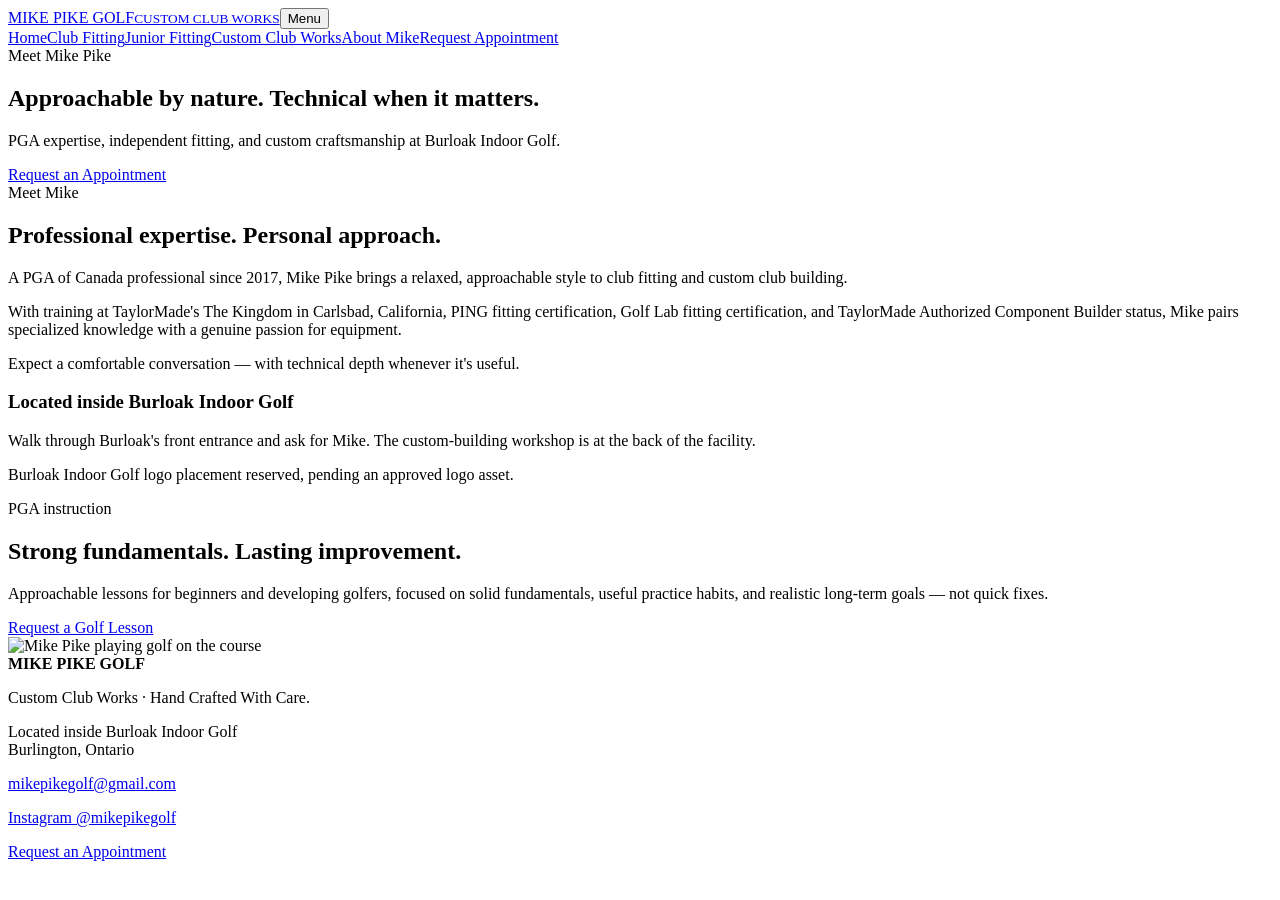
==== about.html @ 0afb7b35 "Add files via upload" ====
<!doctype html><html lang="en-CA"><head><meta charset="utf-8"><meta name="viewport" content="width=device-width,initial-scale=1"><meta name="description" content="Mike Pike Golf — independent custom club fitting, junior performance fitting, custom builds and PGA golf instruction at Burloak Indoor Golf, Burlington, Ontario."><title>About Mike | Mike Pike Golf</title><link rel="stylesheet" href="styles.css"></head><body><header><nav class="nav"><a class="brand" href="index.html">MIKE PIKE GOLF<small>CUSTOM CLUB WORKS</small></a><button class="menu" aria-label="Toggle navigation" aria-expanded="false">Menu</button><div class="links"><a href="index.html">Home</a><a href="fitting.html">Club Fitting</a><a href="junior.html">Junior Fitting</a><a href="custom.html">Custom Club Works</a><a href="about.html">About Mike</a><a href="booking.html">Request Appointment</a></div></nav></header><section class="hero compact"><div class="wrap"><div class="eyebrow">Meet Mike Pike</div><h1>Approachable by nature. Technical when it matters.</h1><p class="lead">PGA expertise, independent fitting, and custom craftsmanship at Burloak Indoor Golf.</p><div class="actions"><a class="button light" href="booking.html">Request an Appointment</a></div></div></section><section class="section paper"><div class="wrap split"><div><div class="eyebrow">Meet Mike</div><h2>Professional expertise. Personal approach.</h2><p>A PGA of Canada professional since 2017, Mike Pike brings a relaxed, approachable style to club fitting and custom club building.</p><p>With training at TaylorMade's The Kingdom in Carlsbad, California, PING fitting certification, Golf Lab fitting certification, and TaylorMade Authorized Component Builder status, Mike pairs specialized knowledge with a genuine passion for equipment.</p><p>Expect a comfortable conversation — with technical depth whenever it's useful.</p></div><div class="callout"><h3>Located inside Burloak Indoor Golf</h3><p>Walk through Burloak's front entrance and ask for Mike. The custom-building workshop is at the back of the facility.</p><p class="fine">Burloak Indoor Golf logo placement reserved, pending an approved logo asset.</p></div></div></section><section class="section"><div class="wrap split"><div><div class="eyebrow">PGA instruction</div><h2>Strong fundamentals. Lasting improvement.</h2><p>Approachable lessons for beginners and developing golfers, focused on solid fundamentals, useful practice habits, and realistic long-term goals — not quick fixes.</p><a class="button alt" href="booking.html?service=Golf%20Lesson">Request a Golf Lesson</a></div><img class="photo" src="assets/golf-instruction.jpg" alt="Mike Pike playing golf on the course" loading="lazy"></div></section><footer><div class="wrap foot"><div><strong>MIKE PIKE GOLF</strong><p>Custom Club Works · Hand Crafted With Care.</p><p>Located inside Burloak Indoor Golf<br>Burlington, Ontario</p></div><div><p><a href="mailto:mikepikegolf@gmail.com">mikepikegolf@gmail.com</a></p><p><a href="https://www.instagram.com/mikepikegolf/">Instagram @mikepikegolf</a></p><p><a href="booking.html">Request an Appointment</a></p></div></div></footer><script src="script.js" defer></script></body></html>
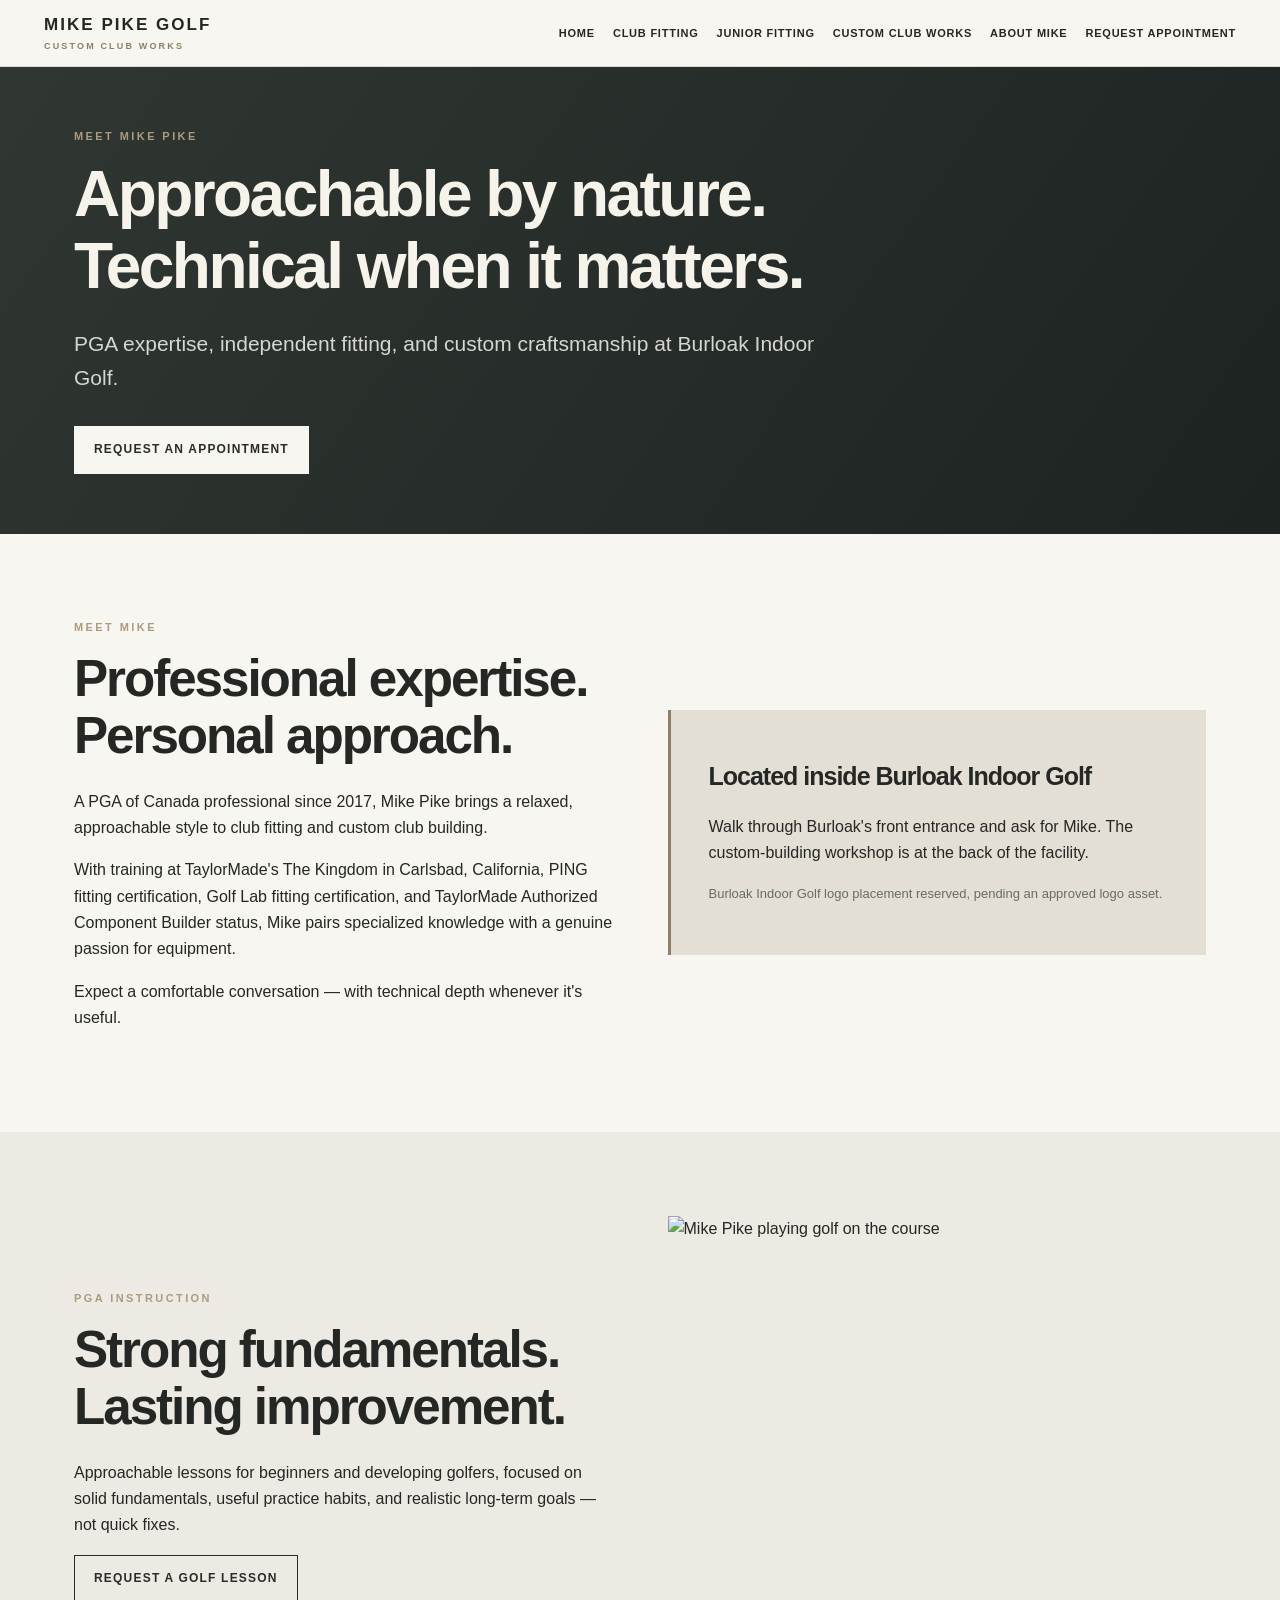
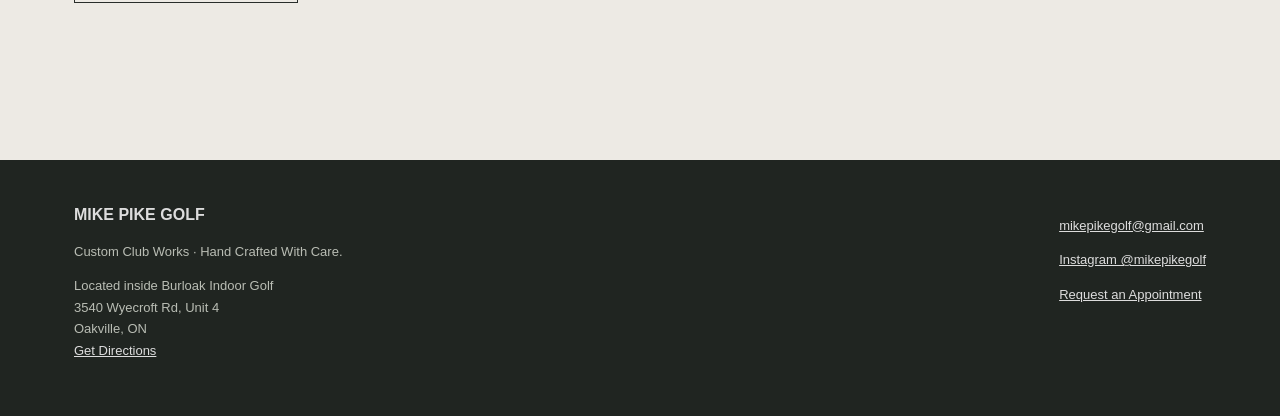
==== commit 40ad278b: "Add files via upload" ====
--- a/about.html
+++ b/about.html
@@ -1 +1 @@
-<!doctype html><html lang="en-CA"><head><meta charset="utf-8"><meta name="viewport" content="width=device-width,initial-scale=1"><meta name="description" content="Mike Pike Golf — independent custom club fitting, junior performance fitting, custom builds and PGA golf instruction at Burloak Indoor Golf, Burlington, Ontario."><title>About Mike | Mike Pike Golf</title><link rel="stylesheet" href="styles.css"></head><body><header><nav class="nav"><a class="brand" href="index.html">MIKE PIKE GOLF<small>CUSTOM CLUB WORKS</small></a><button class="menu" aria-label="Toggle navigation" aria-expanded="false">Menu</button><div class="links"><a href="index.html">Home</a><a href="fitting.html">Club Fitting</a><a href="junior.html">Junior Fitting</a><a href="custom.html">Custom Club Works</a><a href="about.html">About Mike</a><a href="booking.html">Request Appointment</a></div></nav></header><section class="hero compact"><div class="wrap"><div class="eyebrow">Meet Mike Pike</div><h1>Approachable by nature. Technical when it matters.</h1><p class="lead">PGA expertise, independent fitting, and custom craftsmanship at Burloak Indoor Golf.</p><div class="actions"><a class="button light" href="booking.html">Request an Appointment</a></div></div></section><section class="section paper"><div class="wrap split"><div><div class="eyebrow">Meet Mike</div><h2>Professional expertise. Personal approach.</h2><p>A PGA of Canada professional since 2017, Mike Pike brings a relaxed, approachable style to club fitting and custom club building.</p><p>With training at TaylorMade's The Kingdom in Carlsbad, California, PING fitting certification, Golf Lab fitting certification, and TaylorMade Authorized Component Builder status, Mike pairs specialized knowledge with a genuine passion for equipment.</p><p>Expect a comfortable conversation — with technical depth whenever it's useful.</p></div><div class="callout"><h3>Located inside Burloak Indoor Golf</h3><p>Walk through Burloak's front entrance and ask for Mike. The custom-building workshop is at the back of the facility.</p><p class="fine">Burloak Indoor Golf logo placement reserved, pending an approved logo asset.</p></div></div></section><section class="section"><div class="wrap split"><div><div class="eyebrow">PGA instruction</div><h2>Strong fundamentals. Lasting improvement.</h2><p>Approachable lessons for beginners and developing golfers, focused on solid fundamentals, useful practice habits, and realistic long-term goals — not quick fixes.</p><a class="button alt" href="booking.html?service=Golf%20Lesson">Request a Golf Lesson</a></div><img class="photo" src="assets/golf-instruction.jpg" alt="Mike Pike playing golf on the course" loading="lazy"></div></section><footer><div class="wrap foot"><div><strong>MIKE PIKE GOLF</strong><p>Custom Club Works · Hand Crafted With Care.</p><p>Located inside Burloak Indoor Golf<br>Burlington, Ontario</p></div><div><p><a href="mailto:mikepikegolf@gmail.com">mikepikegolf@gmail.com</a></p><p><a href="https://www.instagram.com/mikepikegolf/">Instagram @mikepikegolf</a></p><p><a href="booking.html">Request an Appointment</a></p></div></div></footer><script src="script.js" defer></script></body></html>+<!doctype html><html lang="en-CA"><head><meta charset="utf-8"><meta name="viewport" content="width=device-width,initial-scale=1"><meta name="description" content="Mike Pike Golf — independent custom club fitting, junior performance fitting, custom builds and PGA golf instruction at Burloak Indoor Golf, Oakville, Ontario."><title>About Mike | Mike Pike Golf</title><link rel="stylesheet" href="styles.css"></head><body><header><nav class="nav"><a class="brand" href="index.html">MIKE PIKE GOLF<small>CUSTOM CLUB WORKS</small></a><button class="menu" aria-label="Toggle navigation" aria-expanded="false">Menu</button><div class="links"><a href="index.html">Home</a><a href="fitting.html">Club Fitting</a><a href="junior.html">Junior Fitting</a><a href="custom.html">Custom Club Works</a><a href="about.html">About Mike</a><a href="booking.html">Request Appointment</a></div></nav></header><section class="hero compact"><div class="wrap"><div class="eyebrow">Meet Mike Pike</div><h1>Approachable by nature. Technical when it matters.</h1><p class="lead">PGA expertise, independent fitting, and custom craftsmanship at Burloak Indoor Golf.</p><div class="actions"><a class="button light" href="booking.html">Request an Appointment</a></div></div></section><section class="section paper"><div class="wrap split"><div><div class="eyebrow">Meet Mike</div><h2>Professional expertise. Personal approach.</h2><p>A PGA of Canada professional since 2017, Mike Pike brings a relaxed, approachable style to club fitting and custom club building.</p><p>With training at TaylorMade's The Kingdom in Carlsbad, California, PING fitting certification, Golf Lab fitting certification, and TaylorMade Authorized Component Builder status, Mike pairs specialized knowledge with a genuine passion for equipment.</p><p>Expect a comfortable conversation — with technical depth whenever it's useful.</p></div><div class="callout"><h3>Located inside Burloak Indoor Golf</h3><p>Walk through Burloak's front entrance and ask for Mike. The custom-building workshop is at the back of the facility.</p><p class="fine">Burloak Indoor Golf logo placement reserved, pending an approved logo asset.</p></div></div></section><section class="section"><div class="wrap split"><div><div class="eyebrow">PGA instruction</div><h2>Strong fundamentals. Lasting improvement.</h2><p>Approachable lessons for beginners and developing golfers, focused on solid fundamentals, useful practice habits, and realistic long-term goals — not quick fixes.</p><a class="button alt" href="booking.html?service=Golf%20Lesson">Request a Golf Lesson</a></div><img class="photo" src="assets/golf-instruction.jpg" alt="Mike Pike playing golf on the course" loading="lazy"></div></section><footer><div class="wrap foot"><div><strong>MIKE PIKE GOLF</strong><p>Custom Club Works · Hand Crafted With Care.</p><p>Located inside Burloak Indoor Golf<br>3540 Wyecroft Rd, Unit 4<br>Oakville, ON<br><a href="https://www.google.com/maps/search/?api=1&amp;query=3540+Wyecroft+Rd+Unit+4+Oakville+ON" target="_blank" rel="noopener noreferrer">Get Directions</a></p></div><div><p><a href="mailto:mikepikegolf@gmail.com">mikepikegolf@gmail.com</a></p><p><a href="https://www.instagram.com/mikepikegolf/">Instagram @mikepikegolf</a></p><p><a href="booking.html">Request an Appointment</a></p></div></div></footer><script src="script.js" defer></script></body></html>
--- a/styles.css
+++ b/styles.css
@@ -0,0 +1,5 @@
+
+:root{--bg:#edeae4;--paper:#f8f6f1;--ink:#242724;--muted:#676c66;--accent:#8e8066;--dark:#292d2a;--line:#d9d7cf}*{box-sizing:border-box}html{scroll-behavior:smooth}body{margin:0;font-family:Arial,Helvetica,sans-serif;color:var(--ink);background:var(--bg);line-height:1.65}a{color:inherit}header{position:sticky;top:0;z-index:30;background:#f8f6f1f5;border-bottom:1px solid var(--line)}.nav{max-width:1240px;margin:auto;display:flex;align-items:center;justify-content:space-between;gap:18px;padding:15px 24px}.brand{text-decoration:none;font-weight:800;letter-spacing:.12em;font-size:17px;line-height:1.12}.brand small{display:block;font-size:9px;letter-spacing:.24em;color:var(--accent);margin-top:7px}.links{display:flex;align-items:center;gap:18px}.links a{text-decoration:none;font-size:11px;font-weight:700;letter-spacing:.07em;text-transform:uppercase}.links a:hover{color:var(--accent)}.button{display:inline-block;padding:13px 19px;background:var(--dark);color:#fff;text-decoration:none;font-size:12px;letter-spacing:.1em;text-transform:uppercase;font-weight:700;border:1px solid var(--dark);cursor:pointer}.button.alt{background:transparent;color:var(--dark)}.button.light{background:var(--paper);color:var(--dark);border-color:var(--paper)}.wrap{max-width:1180px;margin:auto;padding:0 24px}.hero{padding:110px 0 100px;background:linear-gradient(125deg,#303632,#1d2320);color:#f6f3ea}.eyebrow{font-size:11px;letter-spacing:.22em;text-transform:uppercase;font-weight:800;color:#ab9b7f}h1,h2,h3{line-height:1.12;letter-spacing:-.04em;margin:14px 0 24px}h1{font-size:clamp(42px,6.3vw,82px);max-width:920px}h2{font-size:clamp(30px,4vw,53px)}h3{font-size:25px}p{max-width:760px}.lead{font-size:clamp(17px,2vw,21px);max-width:750px;color:#d5d7d0}.hero .actions,.actions{display:flex;gap:12px;flex-wrap:wrap;margin-top:30px}.section{padding:84px 0}.section.paper{background:var(--paper)}.section.dark{background:var(--dark);color:var(--paper)}.section.dark p{color:#d1d3ca}.section.dark .eyebrow{color:#b6a58a}.grid{display:grid;grid-template-columns:repeat(3,1fr);gap:18px}.grid.two{grid-template-columns:repeat(2,1fr)}.tile{padding:32px;background:var(--paper);border:1px solid var(--line);min-height:240px}.tile p{color:var(--muted)}.tile a{font-weight:700;text-decoration:none;border-bottom:1px solid var(--accent)}.tile h3{margin-top:10px}.intro{max-width:770px;margin-bottom:38px}.intro p{color:var(--muted)}.photo{width:100%;height:460px;object-fit:cover;object-position:center 48%;display:block}.split{display:grid;grid-template-columns:1fr 1fr;gap:55px;align-items:center}.placeholder{min-height:310px;border:1px solid #b4b2a7;background:linear-gradient(145deg,#4a514b,#272d2a);display:flex;align-items:center;justify-content:center;color:#c8c4b8;text-align:center;padding:32px;font-size:12px;letter-spacing:.16em;text-transform:uppercase}.list{padding-left:20px}.list li{margin:8px 0}.fine{font-size:13px;color:var(--muted)}.callout{padding:38px;background:#e4dfd5;border-left:3px solid var(--accent)}footer{background:#202521;color:#ddd;padding:42px 0}footer a{color:#ddd}footer .foot{display:flex;justify-content:space-between;gap:30px;flex-wrap:wrap}footer p{font-size:13px;color:#b9bdb4}form{max-width:760px;background:var(--paper);border:1px solid var(--line);padding:30px}label{display:block;font-size:12px;font-weight:700;margin:18px 0 6px}input,select,textarea{font:inherit;border:1px solid #c9c7be;background:#fff;width:100%;padding:12px;border-radius:0;color:var(--ink)}textarea{min-height:110px}fieldset{border:0;padding:0;margin:0}.formgrid{display:grid;grid-template-columns:1fr 1fr;gap:0 16px}.notice{font-size:13px;color:#555;line-height:1.55}.error{color:#a12c2c;font-size:13px}.menu{display:none}.compact{padding:60px 0}.compact h1{font-size:clamp(40px,5vw,66px)}@media(max-width:950px){.menu{display:block;background:none;border:1px solid var(--line);padding:8px 12px}.links{display:none;position:absolute;top:100%;left:0;right:0;background:var(--paper);padding:22px;flex-direction:column;align-items:flex-start;border-bottom:1px solid var(--line)}.links.open{display:flex}.grid{grid-template-columns:1fr 1fr}.split{grid-template-columns:1fr}.hero{padding:85px 0}.photo{max-height:550px}}@media(max-width:620px){.grid,.grid.two,.formgrid{grid-template-columns:1fr}.section{padding:58px 0}.tile{min-height:0}.hero{padding:70px 0}.nav{padding:14px 18px}.wrap{padding:0 18px}form{padding:20px}.photo{height:420px}}
+
+/* Homepage customer reviews */
+.reviews-section .intro{margin-bottom:30px}.review-carousel{max-width:820px;margin:0 auto}.review-viewport{position:relative;min-height:270px}.review-card{display:none;background:#fff;border:1px solid var(--line);padding:36px 40px;min-height:270px}.review-card.is-active{display:flex;flex-direction:column;justify-content:center}.review-stars{color:#a48a50;letter-spacing:.13em;font-size:22px;line-height:1.2}.review-quote{font-size:clamp(17px,2.3vw,22px);line-height:1.6;margin:18px 0;white-space:pre-line}.review-author{margin:0;font-size:13px;font-weight:700;letter-spacing:.04em}.review-controls{display:flex;justify-content:center;align-items:center;gap:24px;margin-top:18px}.review-arrow{background:transparent;border:1px solid var(--line);color:var(--ink);width:44px;height:44px;font-size:28px;line-height:1;cursor:pointer}.review-arrow:hover,.review-arrow:focus-visible{background:var(--dark);color:#fff}.review-counter{font-size:13px;color:var(--muted);font-variant-numeric:tabular-nums}.review-more{text-align:center;margin:24px auto 0;font-size:13px;font-weight:700}.review-more a{text-underline-offset:4px}@media(max-width:620px){.review-card{padding:26px 22px;min-height:340px}.review-viewport{min-height:340px}}
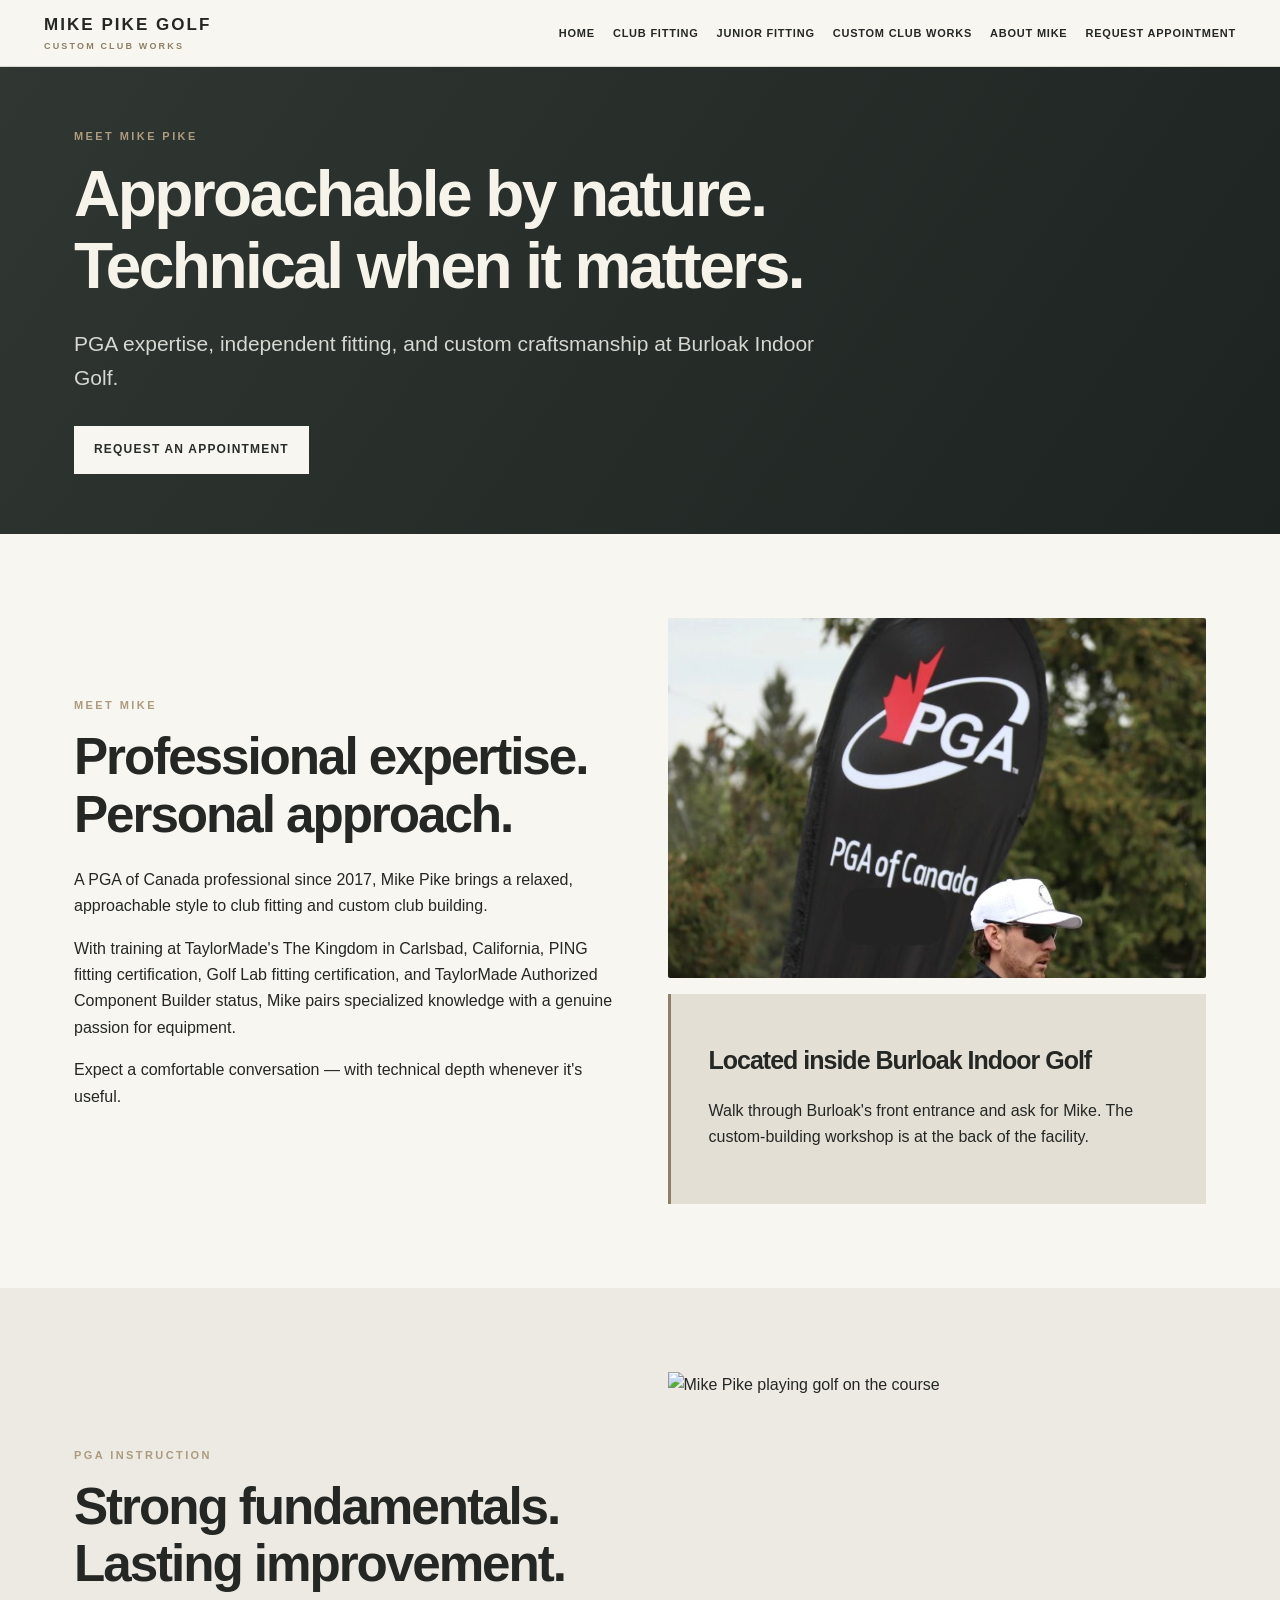
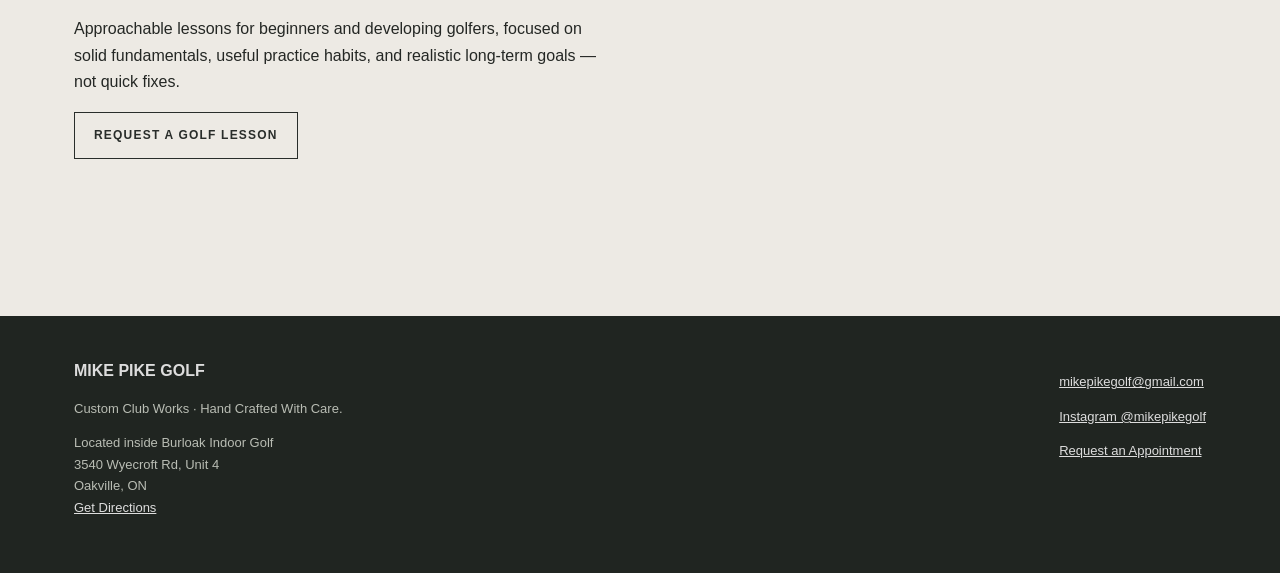
==== commit 08220c96: "Add files via upload" ====
--- a/about.html
+++ b/about.html
@@ -1 +1 @@
-<!doctype html><html lang="en-CA"><head><meta charset="utf-8"><meta name="viewport" content="width=device-width,initial-scale=1"><meta name="description" content="Mike Pike Golf — independent custom club fitting, junior performance fitting, custom builds and PGA golf instruction at Burloak Indoor Golf, Oakville, Ontario."><title>About Mike | Mike Pike Golf</title><link rel="stylesheet" href="styles.css"></head><body><header><nav class="nav"><a class="brand" href="index.html">MIKE PIKE GOLF<small>CUSTOM CLUB WORKS</small></a><button class="menu" aria-label="Toggle navigation" aria-expanded="false">Menu</button><div class="links"><a href="index.html">Home</a><a href="fitting.html">Club Fitting</a><a href="junior.html">Junior Fitting</a><a href="custom.html">Custom Club Works</a><a href="about.html">About Mike</a><a href="booking.html">Request Appointment</a></div></nav></header><section class="hero compact"><div class="wrap"><div class="eyebrow">Meet Mike Pike</div><h1>Approachable by nature. Technical when it matters.</h1><p class="lead">PGA expertise, independent fitting, and custom craftsmanship at Burloak Indoor Golf.</p><div class="actions"><a class="button light" href="booking.html">Request an Appointment</a></div></div></section><section class="section paper"><div class="wrap split"><div><div class="eyebrow">Meet Mike</div><h2>Professional expertise. Personal approach.</h2><p>A PGA of Canada professional since 2017, Mike Pike brings a relaxed, approachable style to club fitting and custom club building.</p><p>With training at TaylorMade's The Kingdom in Carlsbad, California, PING fitting certification, Golf Lab fitting certification, and TaylorMade Authorized Component Builder status, Mike pairs specialized knowledge with a genuine passion for equipment.</p><p>Expect a comfortable conversation — with technical depth whenever it's useful.</p></div><div class="callout"><h3>Located inside Burloak Indoor Golf</h3><p>Walk through Burloak's front entrance and ask for Mike. The custom-building workshop is at the back of the facility.</p><p class="fine">Burloak Indoor Golf logo placement reserved, pending an approved logo asset.</p></div></div></section><section class="section"><div class="wrap split"><div><div class="eyebrow">PGA instruction</div><h2>Strong fundamentals. Lasting improvement.</h2><p>Approachable lessons for beginners and developing golfers, focused on solid fundamentals, useful practice habits, and realistic long-term goals — not quick fixes.</p><a class="button alt" href="booking.html?service=Golf%20Lesson">Request a Golf Lesson</a></div><img class="photo" src="assets/golf-instruction.jpg" alt="Mike Pike playing golf on the course" loading="lazy"></div></section><footer><div class="wrap foot"><div><strong>MIKE PIKE GOLF</strong><p>Custom Club Works · Hand Crafted With Care.</p><p>Located inside Burloak Indoor Golf<br>3540 Wyecroft Rd, Unit 4<br>Oakville, ON<br><a href="https://www.google.com/maps/search/?api=1&amp;query=3540+Wyecroft+Rd+Unit+4+Oakville+ON" target="_blank" rel="noopener noreferrer">Get Directions</a></p></div><div><p><a href="mailto:mikepikegolf@gmail.com">mikepikegolf@gmail.com</a></p><p><a href="https://www.instagram.com/mikepikegolf/">Instagram @mikepikegolf</a></p><p><a href="booking.html">Request an Appointment</a></p></div></div></footer><script src="script.js" defer></script></body></html>+<!doctype html><html lang="en-CA"><head><meta charset="utf-8"><meta name="viewport" content="width=device-width,initial-scale=1"><meta name="description" content="Mike Pike Golf — independent custom club fitting, junior performance fitting, custom builds and PGA golf instruction at Burloak Indoor Golf, Oakville, Ontario."><title>About Mike | Mike Pike Golf</title><link rel="stylesheet" href="styles.css"></head><body><header><nav class="nav"><a class="brand" href="index.html">MIKE PIKE GOLF<small>CUSTOM CLUB WORKS</small></a><button class="menu" aria-label="Toggle navigation" aria-expanded="false">Menu</button><div class="links"><a href="index.html">Home</a><a href="fitting.html">Club Fitting</a><a href="junior.html">Junior Fitting</a><a href="custom.html">Custom Club Works</a><a href="about.html">About Mike</a><a href="booking.html">Request Appointment</a></div></nav></header><section class="hero compact"><div class="wrap"><div class="eyebrow">Meet Mike Pike</div><h1>Approachable by nature. Technical when it matters.</h1><p class="lead">PGA expertise, independent fitting, and custom craftsmanship at Burloak Indoor Golf.</p><div class="actions"><a class="button light" href="booking.html">Request an Appointment</a></div></div></section><section class="section paper"><div class="wrap split"><div><div class="eyebrow">Meet Mike</div><h2>Professional expertise. Personal approach.</h2><p>A PGA of Canada professional since 2017, Mike Pike brings a relaxed, approachable style to club fitting and custom club building.</p><p>With training at TaylorMade's The Kingdom in Carlsbad, California, PING fitting certification, Golf Lab fitting certification, and TaylorMade Authorized Component Builder status, Mike pairs specialized knowledge with a genuine passion for equipment.</p><p>Expect a comfortable conversation — with technical depth whenever it's useful.</p></div><div class="about-photo-block"><img class="site-photo " src="pga-mike.jpg" alt="Mike Pike at a PGA of Canada golf event" loading="lazy" decoding="async"><div class="callout"><h3>Located inside Burloak Indoor Golf</h3><p>Walk through Burloak's front entrance and ask for Mike. The custom-building workshop is at the back of the facility.</p></div></div></div></section><section class="section"><div class="wrap split"><div><div class="eyebrow">PGA instruction</div><h2>Strong fundamentals. Lasting improvement.</h2><p>Approachable lessons for beginners and developing golfers, focused on solid fundamentals, useful practice habits, and realistic long-term goals — not quick fixes.</p><a class="button alt" href="booking.html?service=Golf%20Lesson">Request a Golf Lesson</a></div><img class="photo" src="assets/golf-instruction.jpg" alt="Mike Pike playing golf on the course" loading="lazy"></div></section><footer><div class="wrap foot"><div><strong>MIKE PIKE GOLF</strong><p>Custom Club Works · Hand Crafted With Care.</p><p>Located inside Burloak Indoor Golf<br>3540 Wyecroft Rd, Unit 4<br>Oakville, ON<br><a href="https://www.google.com/maps/search/?api=1&amp;query=3540+Wyecroft+Rd+Unit+4+Oakville+ON" target="_blank" rel="noopener noreferrer">Get Directions</a></p></div><div><p><a href="mailto:mikepikegolf@gmail.com">mikepikegolf@gmail.com</a></p><p><a href="https://www.instagram.com/mikepikegolf/">Instagram @mikepikegolf</a></p><p><a href="booking.html">Request an Appointment</a></p></div></div></footer><script src="script.js" defer></script></body></html>
--- a/styles.css
+++ b/styles.css
@@ -1,5 +1,21 @@
 
 :root{--bg:#edeae4;--paper:#f8f6f1;--ink:#242724;--muted:#676c66;--accent:#8e8066;--dark:#292d2a;--line:#d9d7cf}*{box-sizing:border-box}html{scroll-behavior:smooth}body{margin:0;font-family:Arial,Helvetica,sans-serif;color:var(--ink);background:var(--bg);line-height:1.65}a{color:inherit}header{position:sticky;top:0;z-index:30;background:#f8f6f1f5;border-bottom:1px solid var(--line)}.nav{max-width:1240px;margin:auto;display:flex;align-items:center;justify-content:space-between;gap:18px;padding:15px 24px}.brand{text-decoration:none;font-weight:800;letter-spacing:.12em;font-size:17px;line-height:1.12}.brand small{display:block;font-size:9px;letter-spacing:.24em;color:var(--accent);margin-top:7px}.links{display:flex;align-items:center;gap:18px}.links a{text-decoration:none;font-size:11px;font-weight:700;letter-spacing:.07em;text-transform:uppercase}.links a:hover{color:var(--accent)}.button{display:inline-block;padding:13px 19px;background:var(--dark);color:#fff;text-decoration:none;font-size:12px;letter-spacing:.1em;text-transform:uppercase;font-weight:700;border:1px solid var(--dark);cursor:pointer}.button.alt{background:transparent;color:var(--dark)}.button.light{background:var(--paper);color:var(--dark);border-color:var(--paper)}.wrap{max-width:1180px;margin:auto;padding:0 24px}.hero{padding:110px 0 100px;background:linear-gradient(125deg,#303632,#1d2320);color:#f6f3ea}.eyebrow{font-size:11px;letter-spacing:.22em;text-transform:uppercase;font-weight:800;color:#ab9b7f}h1,h2,h3{line-height:1.12;letter-spacing:-.04em;margin:14px 0 24px}h1{font-size:clamp(42px,6.3vw,82px);max-width:920px}h2{font-size:clamp(30px,4vw,53px)}h3{font-size:25px}p{max-width:760px}.lead{font-size:clamp(17px,2vw,21px);max-width:750px;color:#d5d7d0}.hero .actions,.actions{display:flex;gap:12px;flex-wrap:wrap;margin-top:30px}.section{padding:84px 0}.section.paper{background:var(--paper)}.section.dark{background:var(--dark);color:var(--paper)}.section.dark p{color:#d1d3ca}.section.dark .eyebrow{color:#b6a58a}.grid{display:grid;grid-template-columns:repeat(3,1fr);gap:18px}.grid.two{grid-template-columns:repeat(2,1fr)}.tile{padding:32px;background:var(--paper);border:1px solid var(--line);min-height:240px}.tile p{color:var(--muted)}.tile a{font-weight:700;text-decoration:none;border-bottom:1px solid var(--accent)}.tile h3{margin-top:10px}.intro{max-width:770px;margin-bottom:38px}.intro p{color:var(--muted)}.photo{width:100%;height:460px;object-fit:cover;object-position:center 48%;display:block}.split{display:grid;grid-template-columns:1fr 1fr;gap:55px;align-items:center}.placeholder{min-height:310px;border:1px solid #b4b2a7;background:linear-gradient(145deg,#4a514b,#272d2a);display:flex;align-items:center;justify-content:center;color:#c8c4b8;text-align:center;padding:32px;font-size:12px;letter-spacing:.16em;text-transform:uppercase}.list{padding-left:20px}.list li{margin:8px 0}.fine{font-size:13px;color:var(--muted)}.callout{padding:38px;background:#e4dfd5;border-left:3px solid var(--accent)}footer{background:#202521;color:#ddd;padding:42px 0}footer a{color:#ddd}footer .foot{display:flex;justify-content:space-between;gap:30px;flex-wrap:wrap}footer p{font-size:13px;color:#b9bdb4}form{max-width:760px;background:var(--paper);border:1px solid var(--line);padding:30px}label{display:block;font-size:12px;font-weight:700;margin:18px 0 6px}input,select,textarea{font:inherit;border:1px solid #c9c7be;background:#fff;width:100%;padding:12px;border-radius:0;color:var(--ink)}textarea{min-height:110px}fieldset{border:0;padding:0;margin:0}.formgrid{display:grid;grid-template-columns:1fr 1fr;gap:0 16px}.notice{font-size:13px;color:#555;line-height:1.55}.error{color:#a12c2c;font-size:13px}.menu{display:none}.compact{padding:60px 0}.compact h1{font-size:clamp(40px,5vw,66px)}@media(max-width:950px){.menu{display:block;background:none;border:1px solid var(--line);padding:8px 12px}.links{display:none;position:absolute;top:100%;left:0;right:0;background:var(--paper);padding:22px;flex-direction:column;align-items:flex-start;border-bottom:1px solid var(--line)}.links.open{display:flex}.grid{grid-template-columns:1fr 1fr}.split{grid-template-columns:1fr}.hero{padding:85px 0}.photo{max-height:550px}}@media(max-width:620px){.grid,.grid.two,.formgrid{grid-template-columns:1fr}.section{padding:58px 0}.tile{min-height:0}.hero{padding:70px 0}.nav{padding:14px 18px}.wrap{padding:0 18px}form{padding:20px}.photo{height:420px}}
 
-/* Homepage customer reviews */
-.reviews-section .intro{margin-bottom:30px}.review-carousel{max-width:820px;margin:0 auto}.review-viewport{position:relative;min-height:270px}.review-card{display:none;background:#fff;border:1px solid var(--line);padding:36px 40px;min-height:270px}.review-card.is-active{display:flex;flex-direction:column;justify-content:center}.review-stars{color:#a48a50;letter-spacing:.13em;font-size:22px;line-height:1.2}.review-quote{font-size:clamp(17px,2.3vw,22px);line-height:1.6;margin:18px 0;white-space:pre-line}.review-author{margin:0;font-size:13px;font-weight:700;letter-spacing:.04em}.review-controls{display:flex;justify-content:center;align-items:center;gap:24px;margin-top:18px}.review-arrow{background:transparent;border:1px solid var(--line);color:var(--ink);width:44px;height:44px;font-size:28px;line-height:1;cursor:pointer}.review-arrow:hover,.review-arrow:focus-visible{background:var(--dark);color:#fff}.review-counter{font-size:13px;color:var(--muted);font-variant-numeric:tabular-nums}.review-more{text-align:center;margin:24px auto 0;font-size:13px;font-weight:700}.review-more a{text-underline-offset:4px}@media(max-width:620px){.review-card{padding:26px 22px;min-height:340px}.review-viewport{min-height:340px}}
+/* Appointment request confirmation */
+.form-status:empty{display:none}
+.form-status{margin:22px 0 16px;font-size:15px;line-height:1.55}
+.form-status--success{padding:30px 24px;text-align:center;border:1px solid #a9c6ad;background:#f0f7f0;color:#243d2a;border-radius:12px;box-shadow:0 10px 26px rgba(30,54,34,.07)}
+.form-status--success .form-status__icon{display:flex;align-items:center;justify-content:center;margin:0 auto 14px;width:60px;height:60px;border-radius:50%;background:#2c7044;color:white;font-size:38px;font-weight:700;line-height:1}
+.form-status--success h3{font-size:clamp(23px,4vw,30px);letter-spacing:-.025em;margin:0 0 16px}
+.form-status--success p{margin:10px auto;max-width:480px}
+.form-status--error{padding:15px;border:1px solid #cf9b9b;background:#fff1f1;color:#8e2020}
+@media(max-width:620px){.form-status--success{padding:26px 16px}}
+
+/* Real Mike Pike Golf workshop and professional photography */
+.site-photo{display:block;width:100%;height:100%;min-height:310px;max-height:540px;object-fit:cover;object-position:center;border-radius:2px}
+.site-photo--portrait{object-position:center 52%}
+.photo-gallery{display:grid;grid-template-columns:repeat(3,minmax(0,1fr));gap:18px;margin-top:24px}
+.photo-gallery .site-photo{height:360px;min-height:0;max-height:none}
+.about-photo-block{display:grid;gap:16px}
+.about-photo-block .site-photo{height:360px;min-height:0;object-position:center 38%}
+@media(max-width:760px){.photo-gallery{grid-template-columns:1fr}.photo-gallery .site-photo{height:auto;max-height:520px}.site-photo{min-height:240px}.about-photo-block .site-photo{height:320px}}
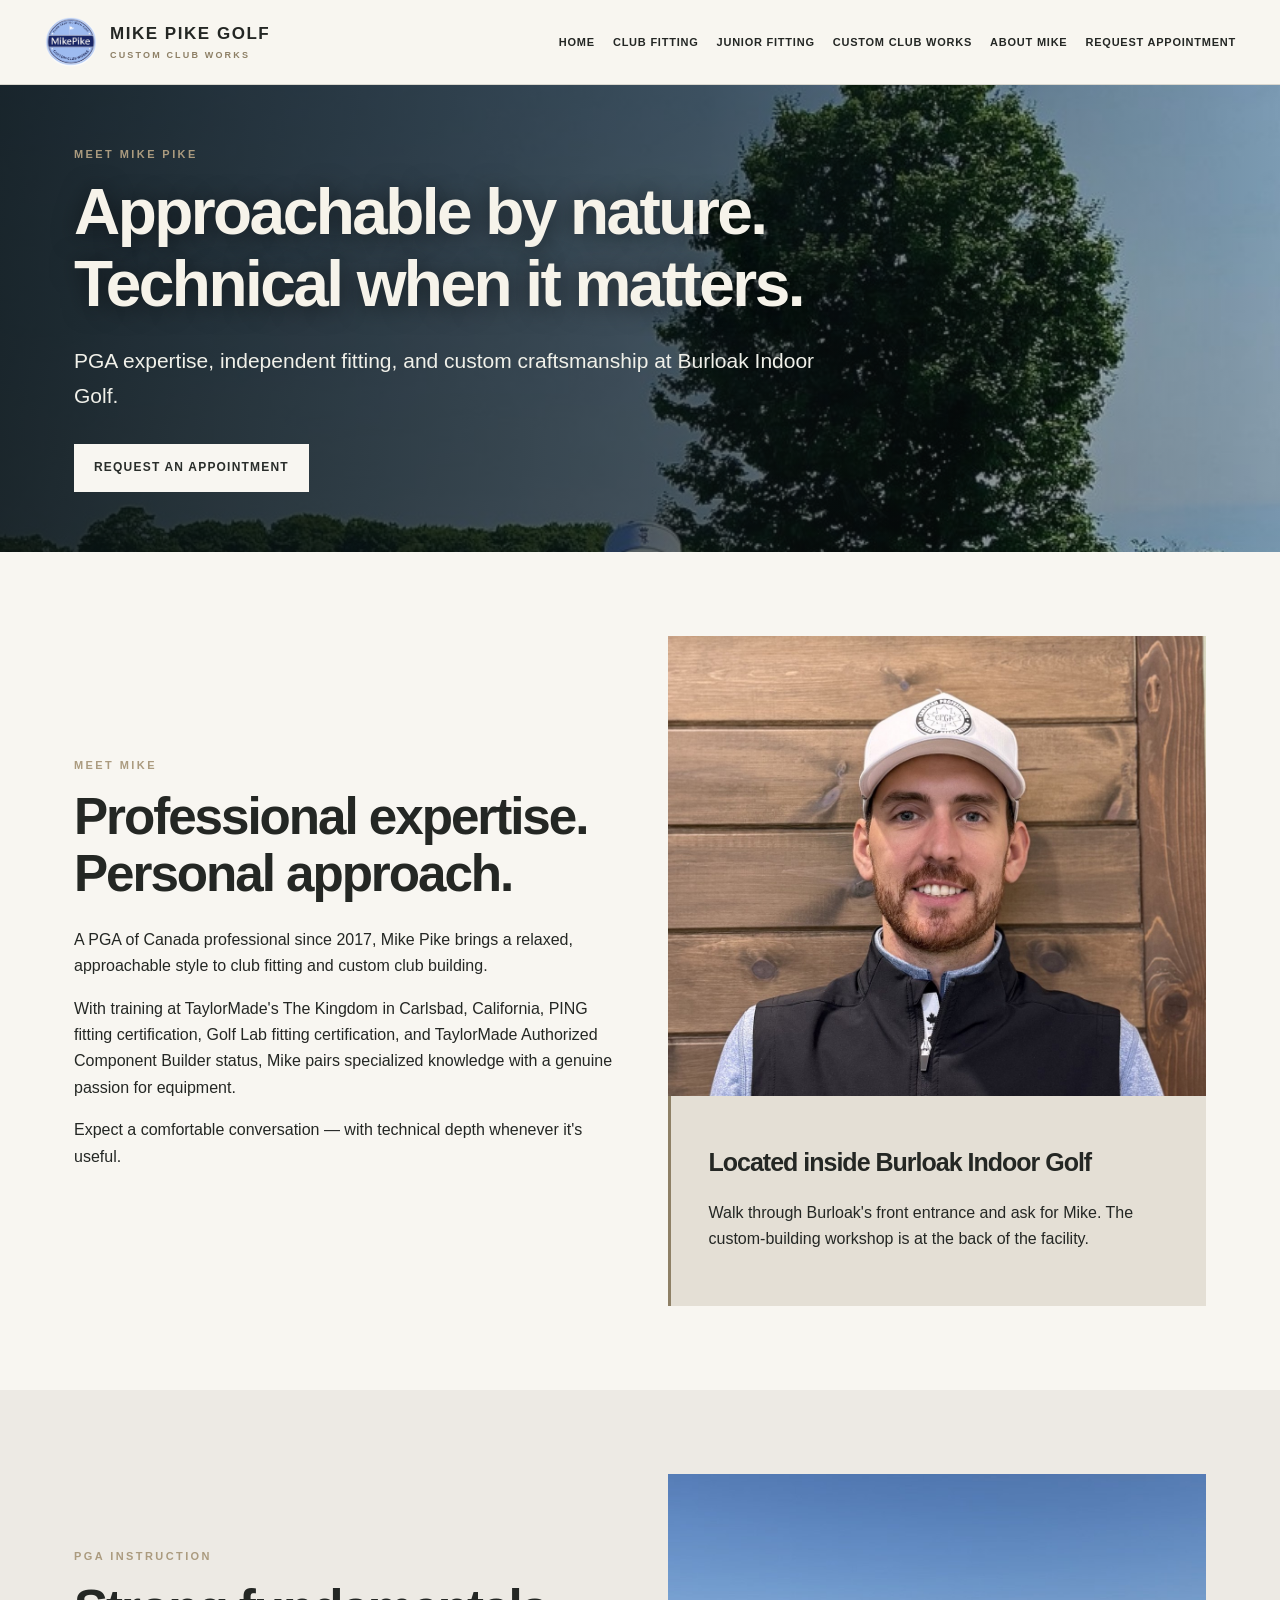
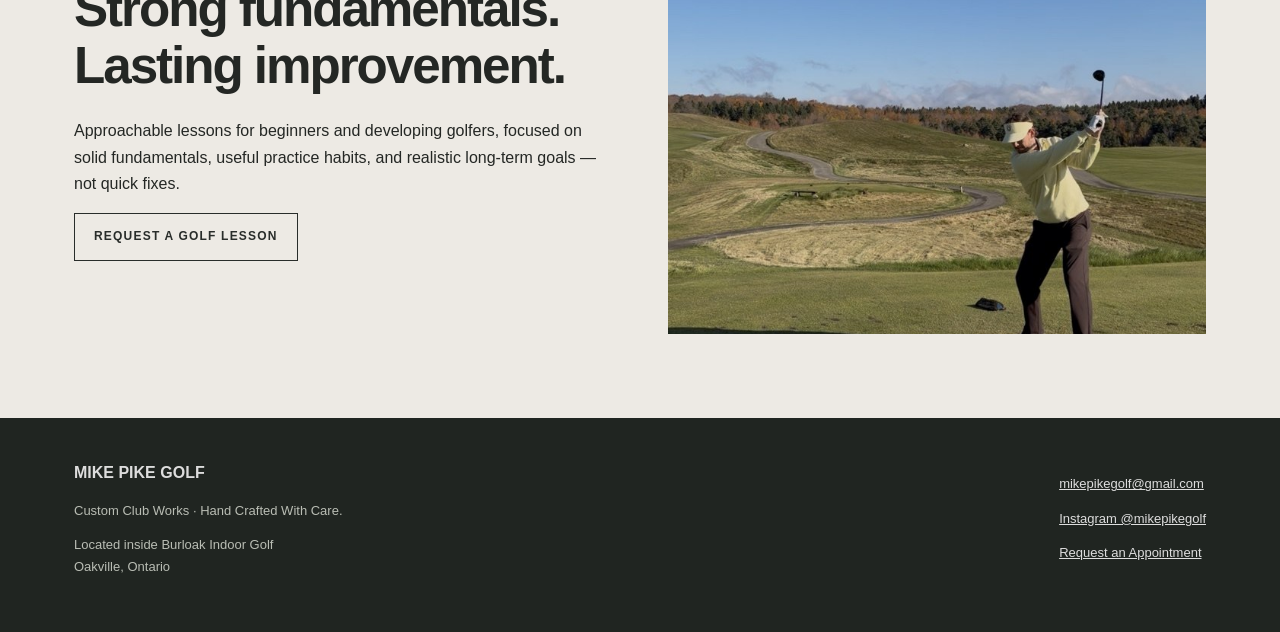
==== commit 7841d301: "Add files via upload" ====
--- a/about.html
+++ b/about.html
@@ -1 +1 @@
-<!doctype html><html lang="en-CA"><head><meta charset="utf-8"><meta name="viewport" content="width=device-width,initial-scale=1"><meta name="description" content="Mike Pike Golf — independent custom club fitting, junior performance fitting, custom builds and PGA golf instruction at Burloak Indoor Golf, Oakville, Ontario."><title>About Mike | Mike Pike Golf</title><link rel="stylesheet" href="styles.css"></head><body><header><nav class="nav"><a class="brand" href="index.html">MIKE PIKE GOLF<small>CUSTOM CLUB WORKS</small></a><button class="menu" aria-label="Toggle navigation" aria-expanded="false">Menu</button><div class="links"><a href="index.html">Home</a><a href="fitting.html">Club Fitting</a><a href="junior.html">Junior Fitting</a><a href="custom.html">Custom Club Works</a><a href="about.html">About Mike</a><a href="booking.html">Request Appointment</a></div></nav></header><section class="hero compact"><div class="wrap"><div class="eyebrow">Meet Mike Pike</div><h1>Approachable by nature. Technical when it matters.</h1><p class="lead">PGA expertise, independent fitting, and custom craftsmanship at Burloak Indoor Golf.</p><div class="actions"><a class="button light" href="booking.html">Request an Appointment</a></div></div></section><section class="section paper"><div class="wrap split"><div><div class="eyebrow">Meet Mike</div><h2>Professional expertise. Personal approach.</h2><p>A PGA of Canada professional since 2017, Mike Pike brings a relaxed, approachable style to club fitting and custom club building.</p><p>With training at TaylorMade's The Kingdom in Carlsbad, California, PING fitting certification, Golf Lab fitting certification, and TaylorMade Authorized Component Builder status, Mike pairs specialized knowledge with a genuine passion for equipment.</p><p>Expect a comfortable conversation — with technical depth whenever it's useful.</p></div><div class="about-photo-block"><img class="site-photo " src="pga-mike.jpg" alt="Mike Pike at a PGA of Canada golf event" loading="lazy" decoding="async"><div class="callout"><h3>Located inside Burloak Indoor Golf</h3><p>Walk through Burloak's front entrance and ask for Mike. The custom-building workshop is at the back of the facility.</p></div></div></div></section><section class="section"><div class="wrap split"><div><div class="eyebrow">PGA instruction</div><h2>Strong fundamentals. Lasting improvement.</h2><p>Approachable lessons for beginners and developing golfers, focused on solid fundamentals, useful practice habits, and realistic long-term goals — not quick fixes.</p><a class="button alt" href="booking.html?service=Golf%20Lesson">Request a Golf Lesson</a></div><img class="photo" src="assets/golf-instruction.jpg" alt="Mike Pike playing golf on the course" loading="lazy"></div></section><footer><div class="wrap foot"><div><strong>MIKE PIKE GOLF</strong><p>Custom Club Works · Hand Crafted With Care.</p><p>Located inside Burloak Indoor Golf<br>3540 Wyecroft Rd, Unit 4<br>Oakville, ON<br><a href="https://www.google.com/maps/search/?api=1&amp;query=3540+Wyecroft+Rd+Unit+4+Oakville+ON" target="_blank" rel="noopener noreferrer">Get Directions</a></p></div><div><p><a href="mailto:mikepikegolf@gmail.com">mikepikegolf@gmail.com</a></p><p><a href="https://www.instagram.com/mikepikegolf/">Instagram @mikepikegolf</a></p><p><a href="booking.html">Request an Appointment</a></p></div></div></footer><script src="script.js" defer></script></body></html>+<!doctype html><html lang="en-CA"><head><meta charset="utf-8"><meta name="viewport" content="width=device-width,initial-scale=1"><meta name="description" content="Mike Pike Golf — independent custom club fitting, junior performance fitting, custom builds and PGA golf instruction at Burloak Indoor Golf, Oakville, Ontario."><title>About Mike | Mike Pike Golf</title><link rel="stylesheet" href="styles.css"></head><body><header><nav class="nav"><a class="brand" href="index.html"><img src="logo.png" class="site-logo" alt="Mike Pike Golf — Custom Club Works"><span class="brand-wordmark">MIKE PIKE GOLF<small>CUSTOM CLUB WORKS</small></span></a><button class="menu" aria-label="Toggle navigation" aria-expanded="false">Menu</button><div class="links"><a href="index.html">Home</a><a href="fitting.html">Club Fitting</a><a href="junior.html">Junior Fitting</a><a href="custom.html">Custom Club Works</a><a href="about.html">About Mike</a><a href="booking.html">Request Appointment</a></div></nav></header><section class="hero compact hero-about"><div class="wrap"><div class="eyebrow">Meet Mike Pike</div><h1>Approachable by nature. Technical when it matters.</h1><p class="lead">PGA expertise, independent fitting, and custom craftsmanship at Burloak Indoor Golf.</p><div class="actions"><a class="button light" href="booking.html">Request an Appointment</a></div></div></section><section class="section paper"><div class="wrap split"><div><div class="eyebrow">Meet Mike</div><h2>Professional expertise. Personal approach.</h2><p>A PGA of Canada professional since 2017, Mike Pike brings a relaxed, approachable style to club fitting and custom club building.</p><p>With training at TaylorMade's The Kingdom in Carlsbad, California, PING fitting certification, Golf Lab fitting certification, and TaylorMade Authorized Component Builder status, Mike pairs specialized knowledge with a genuine passion for equipment.</p><p>Expect a comfortable conversation — with technical depth whenever it's useful.</p></div><div><img class="photo portrait" src="headshot.jpg" alt="Mike Pike, PGA of Canada professional" loading="lazy"><div class="callout"><h3>Located inside Burloak Indoor Golf</h3><p>Walk through Burloak's front entrance and ask for Mike. The custom-building workshop is at the back of the facility.</p></div></div></div></section><section class="section"><div class="wrap split"><div><div class="eyebrow">PGA instruction</div><h2>Strong fundamentals. Lasting improvement.</h2><p>Approachable lessons for beginners and developing golfers, focused on solid fundamentals, useful practice habits, and realistic long-term goals — not quick fixes.</p><a class="button alt" href="booking.html?service=Golf%20Lesson">Request a Golf Lesson</a></div><img class="photo" src="golf-instruction.jpg" alt="Mike Pike playing golf on the course" loading="lazy"></div></section><footer><div class="wrap foot"><div><strong>MIKE PIKE GOLF</strong><p>Custom Club Works · Hand Crafted With Care.</p><p>Located inside Burloak Indoor Golf<br>Oakville, Ontario</p></div><div><p><a href="mailto:mikepikegolf@gmail.com">mikepikegolf@gmail.com</a></p><p><a href="https://www.instagram.com/mikepikegolf/">Instagram @mikepikegolf</a></p><p><a href="booking.html">Request an Appointment</a></p></div></div></footer><script src="script.js" defer></script></body></html>
--- a/styles.css
+++ b/styles.css
@@ -1,21 +1,22 @@
 
 :root{--bg:#edeae4;--paper:#f8f6f1;--ink:#242724;--muted:#676c66;--accent:#8e8066;--dark:#292d2a;--line:#d9d7cf}*{box-sizing:border-box}html{scroll-behavior:smooth}body{margin:0;font-family:Arial,Helvetica,sans-serif;color:var(--ink);background:var(--bg);line-height:1.65}a{color:inherit}header{position:sticky;top:0;z-index:30;background:#f8f6f1f5;border-bottom:1px solid var(--line)}.nav{max-width:1240px;margin:auto;display:flex;align-items:center;justify-content:space-between;gap:18px;padding:15px 24px}.brand{text-decoration:none;font-weight:800;letter-spacing:.12em;font-size:17px;line-height:1.12}.brand small{display:block;font-size:9px;letter-spacing:.24em;color:var(--accent);margin-top:7px}.links{display:flex;align-items:center;gap:18px}.links a{text-decoration:none;font-size:11px;font-weight:700;letter-spacing:.07em;text-transform:uppercase}.links a:hover{color:var(--accent)}.button{display:inline-block;padding:13px 19px;background:var(--dark);color:#fff;text-decoration:none;font-size:12px;letter-spacing:.1em;text-transform:uppercase;font-weight:700;border:1px solid var(--dark);cursor:pointer}.button.alt{background:transparent;color:var(--dark)}.button.light{background:var(--paper);color:var(--dark);border-color:var(--paper)}.wrap{max-width:1180px;margin:auto;padding:0 24px}.hero{padding:110px 0 100px;background:linear-gradient(125deg,#303632,#1d2320);color:#f6f3ea}.eyebrow{font-size:11px;letter-spacing:.22em;text-transform:uppercase;font-weight:800;color:#ab9b7f}h1,h2,h3{line-height:1.12;letter-spacing:-.04em;margin:14px 0 24px}h1{font-size:clamp(42px,6.3vw,82px);max-width:920px}h2{font-size:clamp(30px,4vw,53px)}h3{font-size:25px}p{max-width:760px}.lead{font-size:clamp(17px,2vw,21px);max-width:750px;color:#d5d7d0}.hero .actions,.actions{display:flex;gap:12px;flex-wrap:wrap;margin-top:30px}.section{padding:84px 0}.section.paper{background:var(--paper)}.section.dark{background:var(--dark);color:var(--paper)}.section.dark p{color:#d1d3ca}.section.dark .eyebrow{color:#b6a58a}.grid{display:grid;grid-template-columns:repeat(3,1fr);gap:18px}.grid.two{grid-template-columns:repeat(2,1fr)}.tile{padding:32px;background:var(--paper);border:1px solid var(--line);min-height:240px}.tile p{color:var(--muted)}.tile a{font-weight:700;text-decoration:none;border-bottom:1px solid var(--accent)}.tile h3{margin-top:10px}.intro{max-width:770px;margin-bottom:38px}.intro p{color:var(--muted)}.photo{width:100%;height:460px;object-fit:cover;object-position:center 48%;display:block}.split{display:grid;grid-template-columns:1fr 1fr;gap:55px;align-items:center}.placeholder{min-height:310px;border:1px solid #b4b2a7;background:linear-gradient(145deg,#4a514b,#272d2a);display:flex;align-items:center;justify-content:center;color:#c8c4b8;text-align:center;padding:32px;font-size:12px;letter-spacing:.16em;text-transform:uppercase}.list{padding-left:20px}.list li{margin:8px 0}.fine{font-size:13px;color:var(--muted)}.callout{padding:38px;background:#e4dfd5;border-left:3px solid var(--accent)}footer{background:#202521;color:#ddd;padding:42px 0}footer a{color:#ddd}footer .foot{display:flex;justify-content:space-between;gap:30px;flex-wrap:wrap}footer p{font-size:13px;color:#b9bdb4}form{max-width:760px;background:var(--paper);border:1px solid var(--line);padding:30px}label{display:block;font-size:12px;font-weight:700;margin:18px 0 6px}input,select,textarea{font:inherit;border:1px solid #c9c7be;background:#fff;width:100%;padding:12px;border-radius:0;color:var(--ink)}textarea{min-height:110px}fieldset{border:0;padding:0;margin:0}.formgrid{display:grid;grid-template-columns:1fr 1fr;gap:0 16px}.notice{font-size:13px;color:#555;line-height:1.55}.error{color:#a12c2c;font-size:13px}.menu{display:none}.compact{padding:60px 0}.compact h1{font-size:clamp(40px,5vw,66px)}@media(max-width:950px){.menu{display:block;background:none;border:1px solid var(--line);padding:8px 12px}.links{display:none;position:absolute;top:100%;left:0;right:0;background:var(--paper);padding:22px;flex-direction:column;align-items:flex-start;border-bottom:1px solid var(--line)}.links.open{display:flex}.grid{grid-template-columns:1fr 1fr}.split{grid-template-columns:1fr}.hero{padding:85px 0}.photo{max-height:550px}}@media(max-width:620px){.grid,.grid.two,.formgrid{grid-template-columns:1fr}.section{padding:58px 0}.tile{min-height:0}.hero{padding:70px 0}.nav{padding:14px 18px}.wrap{padding:0 18px}form{padding:20px}.photo{height:420px}}
 
-/* Appointment request confirmation */
-.form-status:empty{display:none}
-.form-status{margin:22px 0 16px;font-size:15px;line-height:1.55}
-.form-status--success{padding:30px 24px;text-align:center;border:1px solid #a9c6ad;background:#f0f7f0;color:#243d2a;border-radius:12px;box-shadow:0 10px 26px rgba(30,54,34,.07)}
-.form-status--success .form-status__icon{display:flex;align-items:center;justify-content:center;margin:0 auto 14px;width:60px;height:60px;border-radius:50%;background:#2c7044;color:white;font-size:38px;font-weight:700;line-height:1}
-.form-status--success h3{font-size:clamp(23px,4vw,30px);letter-spacing:-.025em;margin:0 0 16px}
-.form-status--success p{margin:10px auto;max-width:480px}
-.form-status--error{padding:15px;border:1px solid #cf9b9b;background:#fff1f1;color:#8e2020}
-@media(max-width:620px){.form-status--success{padding:26px 16px}}
+/* Photography-led update */
+.brand{display:flex;align-items:center;gap:12px;letter-spacing:.09em}.site-logo{width:54px;height:54px;object-fit:contain;flex-shrink:0}.brand-wordmark{display:block}.hero{position:relative;isolation:isolate;min-height:570px;display:flex;align-items:center;background-color:#1b2524;background-position:center;background-size:cover}.hero:before{content:"";position:absolute;inset:0;z-index:-1;background:linear-gradient(90deg,rgba(9,17,18,.88),rgba(10,18,19,.64) 55%,rgba(10,18,19,.25))}.hero .wrap{width:100%}.hero-home{background-image:url('home-golf.jpg');background-position:center 54%}.hero-about{background-image:url('about-pga.jpg');background-position:center 38%}.hero-fitting{background-image:url('fitting-shafts.jpg')}.hero-junior{background-image:url('fitting-grips.jpg')}.hero-custom{background-image:url('custom-shafts.jpg')}.hero-booking{background-image:url('home-golf.jpg');background-position:center 72%}.hero.compact{min-height:420px}.hero h1{text-shadow:0 2px 24px #0008}.hero .lead{color:#f0f0e9}.site-logo{background:transparent}@media(max-width:620px){.site-logo{width:43px;height:43px}.brand-wordmark{font-size:12px}.brand-wordmark small{font-size:7px}.hero{min-height:530px}.hero.compact{min-height:410px}.hero-home{background-position:57% center}.hero:before{background:linear-gradient(90deg,rgba(9,17,18,.86),rgba(9,17,18,.50))}}
 
-/* Real Mike Pike Golf workshop and professional photography */
-.site-photo{display:block;width:100%;height:100%;min-height:310px;max-height:540px;object-fit:cover;object-position:center;border-radius:2px}
-.site-photo--portrait{object-position:center 52%}
-.photo-gallery{display:grid;grid-template-columns:repeat(3,minmax(0,1fr));gap:18px;margin-top:24px}
-.photo-gallery .site-photo{height:360px;min-height:0;max-height:none}
-.about-photo-block{display:grid;gap:16px}
-.about-photo-block .site-photo{height:360px;min-height:0;object-position:center 38%}
-@media(max-width:760px){.photo-gallery{grid-template-columns:1fr}.photo-gallery .site-photo{height:auto;max-height:520px}.site-photo{min-height:240px}.about-photo-block .site-photo{height:320px}}
+/* Final photography and identity refinements */
+.hero-junior{background-image:url('junior-clubs.jpg')}
+.hero-custom{background-image:url('miura-mc502.jpg')}
+.hero-about{background-image:url('on-course.jpg')}
+.hero-fitting{background-image:url('fitting-shaft-wall.jpg')}
+.hero-booking{background-image:url('on-course.jpg')}
+.site-logo{border-radius:50%;background:transparent;object-fit:contain}
+.portrait{object-position:center 30%}
+.gallery{display:grid;grid-template-columns:repeat(2,minmax(0,1fr));gap:22px;margin-top:28px}
+.gallery figure{margin:0;background:#353b37;overflow:hidden}
+.gallery img{display:block;width:100%;height:370px;object-fit:cover}
+.gallery figcaption{padding:13px 16px;font-size:12px;text-transform:uppercase;letter-spacing:.13em;color:#e6e3dc}
+.form-status--success{display:block;padding:26px;margin:22px 0;background:#e3ede4;border:2px solid #427654;color:#234c33;font-size:17px}
+.form-status--success h3{font-size:27px;margin:10px 0}
+.form-status--error{padding:18px;background:#f7e8e6;border:1px solid #ad5555;color:#922e2e}
+@media(max-width:620px){.gallery{grid-template-columns:1fr}.gallery img{height:340px}.hero-about{background-position:60% center}}
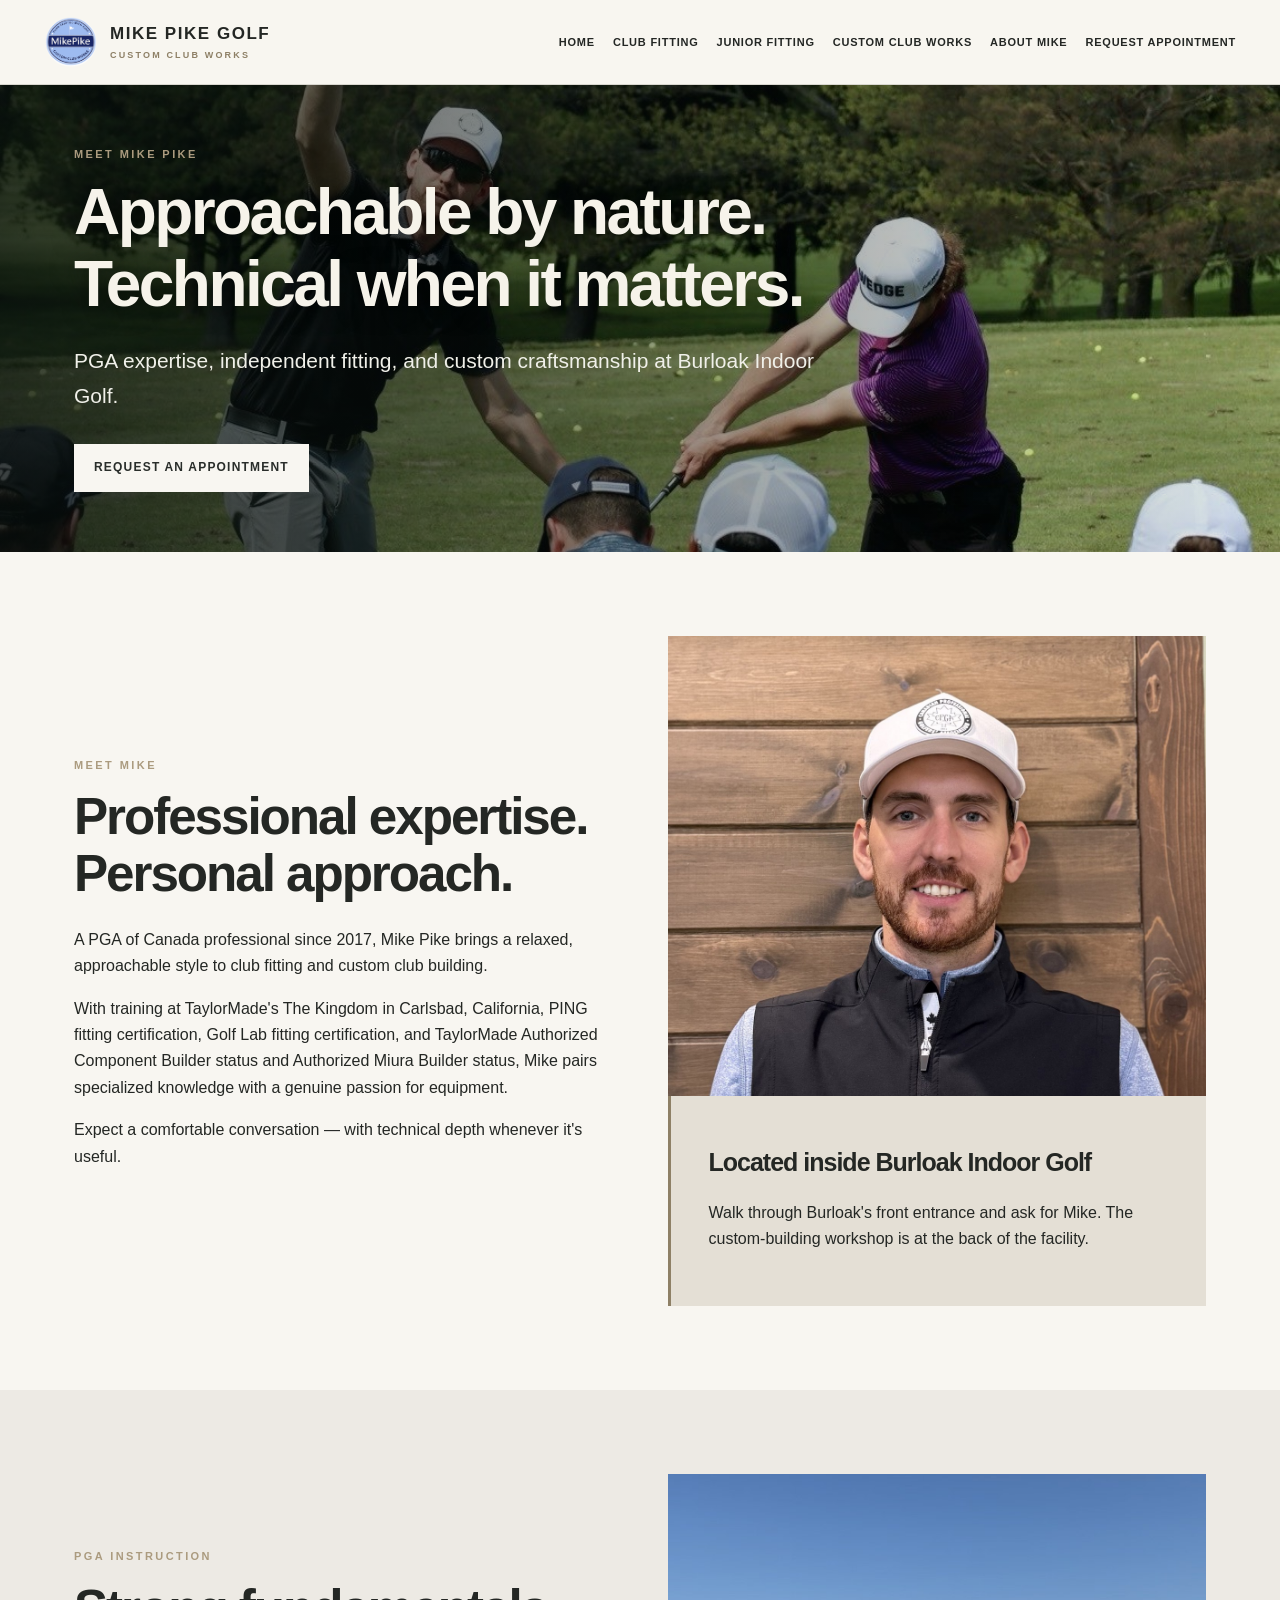
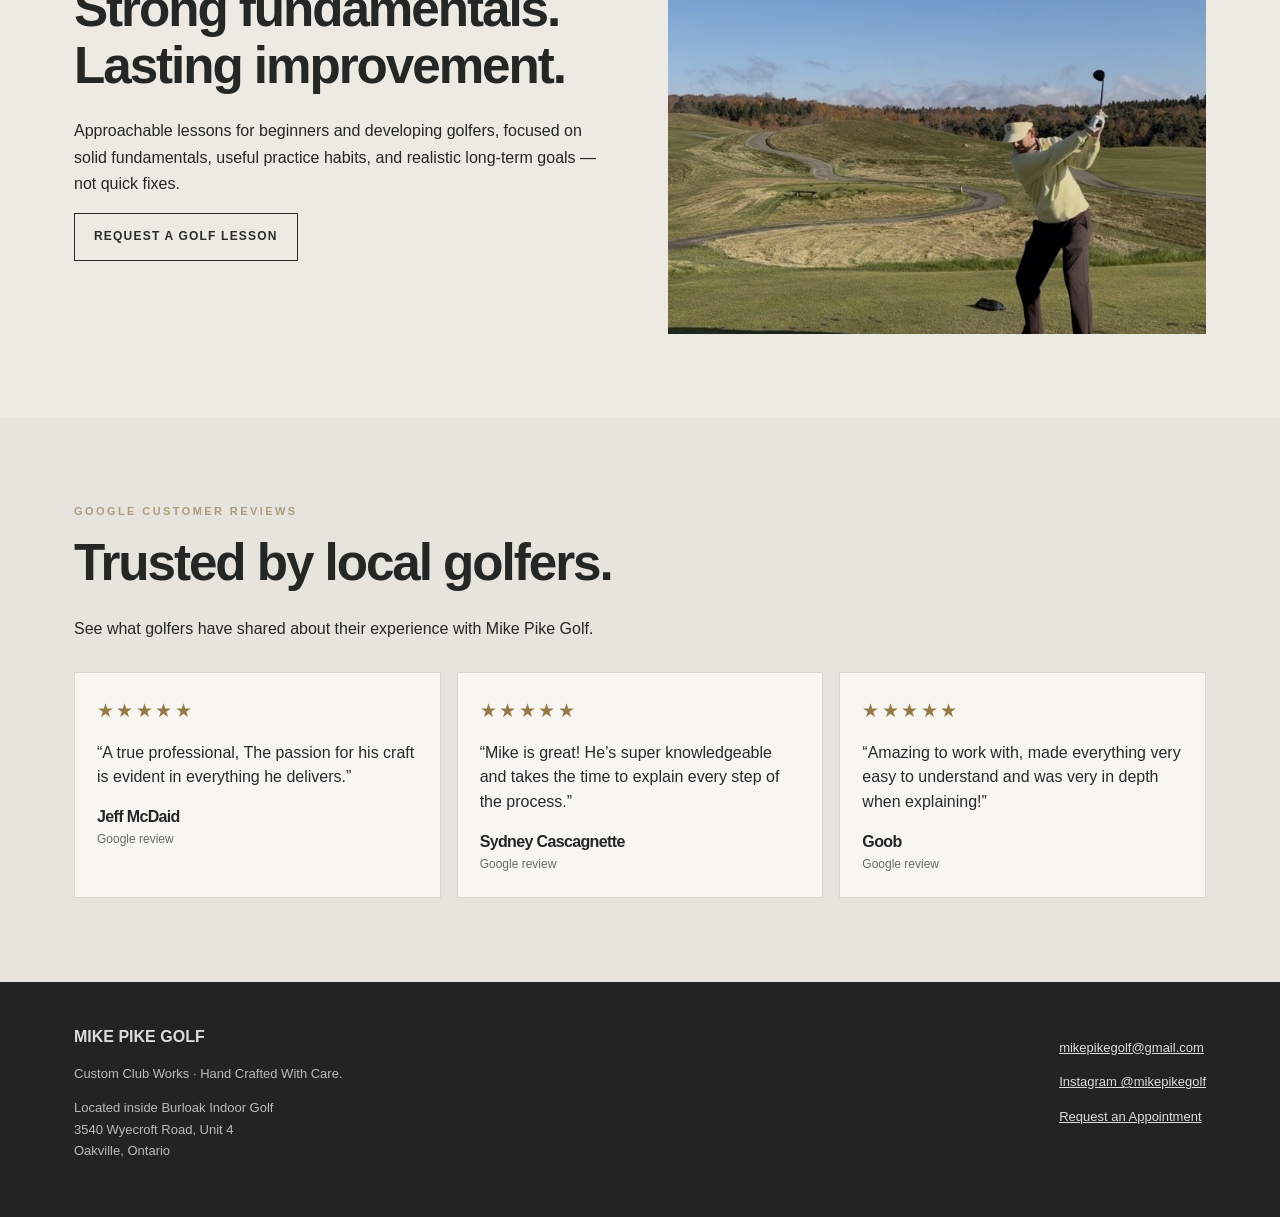
==== commit 1b88aa91: "Add files via upload" ====
--- a/about.html
+++ b/about.html
@@ -1 +1,2 @@
-<!doctype html><html lang="en-CA"><head><meta charset="utf-8"><meta name="viewport" content="width=device-width,initial-scale=1"><meta name="description" content="Mike Pike Golf — independent custom club fitting, junior performance fitting, custom builds and PGA golf instruction at Burloak Indoor Golf, Oakville, Ontario."><title>About Mike | Mike Pike Golf</title><link rel="stylesheet" href="styles.css"></head><body><header><nav class="nav"><a class="brand" href="index.html"><img src="logo.png" class="site-logo" alt="Mike Pike Golf — Custom Club Works"><span class="brand-wordmark">MIKE PIKE GOLF<small>CUSTOM CLUB WORKS</small></span></a><button class="menu" aria-label="Toggle navigation" aria-expanded="false">Menu</button><div class="links"><a href="index.html">Home</a><a href="fitting.html">Club Fitting</a><a href="junior.html">Junior Fitting</a><a href="custom.html">Custom Club Works</a><a href="about.html">About Mike</a><a href="booking.html">Request Appointment</a></div></nav></header><section class="hero compact hero-about"><div class="wrap"><div class="eyebrow">Meet Mike Pike</div><h1>Approachable by nature. Technical when it matters.</h1><p class="lead">PGA expertise, independent fitting, and custom craftsmanship at Burloak Indoor Golf.</p><div class="actions"><a class="button light" href="booking.html">Request an Appointment</a></div></div></section><section class="section paper"><div class="wrap split"><div><div class="eyebrow">Meet Mike</div><h2>Professional expertise. Personal approach.</h2><p>A PGA of Canada professional since 2017, Mike Pike brings a relaxed, approachable style to club fitting and custom club building.</p><p>With training at TaylorMade's The Kingdom in Carlsbad, California, PING fitting certification, Golf Lab fitting certification, and TaylorMade Authorized Component Builder status, Mike pairs specialized knowledge with a genuine passion for equipment.</p><p>Expect a comfortable conversation — with technical depth whenever it's useful.</p></div><div><img class="photo portrait" src="headshot.jpg" alt="Mike Pike, PGA of Canada professional" loading="lazy"><div class="callout"><h3>Located inside Burloak Indoor Golf</h3><p>Walk through Burloak's front entrance and ask for Mike. The custom-building workshop is at the back of the facility.</p></div></div></div></section><section class="section"><div class="wrap split"><div><div class="eyebrow">PGA instruction</div><h2>Strong fundamentals. Lasting improvement.</h2><p>Approachable lessons for beginners and developing golfers, focused on solid fundamentals, useful practice habits, and realistic long-term goals — not quick fixes.</p><a class="button alt" href="booking.html?service=Golf%20Lesson">Request a Golf Lesson</a></div><img class="photo" src="golf-instruction.jpg" alt="Mike Pike playing golf on the course" loading="lazy"></div></section><footer><div class="wrap foot"><div><strong>MIKE PIKE GOLF</strong><p>Custom Club Works · Hand Crafted With Care.</p><p>Located inside Burloak Indoor Golf<br>Oakville, Ontario</p></div><div><p><a href="mailto:mikepikegolf@gmail.com">mikepikegolf@gmail.com</a></p><p><a href="https://www.instagram.com/mikepikegolf/">Instagram @mikepikegolf</a></p><p><a href="booking.html">Request an Appointment</a></p></div></div></footer><script src="script.js" defer></script></body></html>+<!DOCTYPE html>
+<html lang="en-CA"><head><meta charset="utf-8"/><meta content="width=device-width,initial-scale=1" name="viewport"/><meta content="Mike Pike Golf — independent custom club fitting, junior performance fitting, custom builds and PGA golf instruction at Burloak Indoor Golf, Oakville, Ontario." name="description"/><title>About Mike | Mike Pike Golf</title><link href="styles.css" rel="stylesheet"/></head><body><header><nav class="nav"><a class="brand" href="index.html"><img alt="Mike Pike Golf — Custom Club Works" class="site-logo" src="logo.png"/><span class="brand-wordmark">MIKE PIKE GOLF<small>CUSTOM CLUB WORKS</small></span></a><button aria-expanded="false" aria-label="Toggle navigation" class="menu">Menu</button><div class="links"><a href="index.html">Home</a><a href="fitting.html">Club Fitting</a><a href="junior.html">Junior Fitting</a><a href="custom.html">Custom Club Works</a><a href="about.html">About Mike</a><a href="booking.html">Request Appointment</a></div></nav></header><section class="hero compact hero-about"><div class="wrap"><div class="eyebrow">Meet Mike Pike</div><h1>Approachable by nature. Technical when it matters.</h1><p class="lead">PGA expertise, independent fitting, and custom craftsmanship at Burloak Indoor Golf.</p><div class="actions"><a class="button light" href="booking.html">Request an Appointment</a></div></div></section><section class="section paper"><div class="wrap split"><div><div class="eyebrow">Meet Mike</div><h2>Professional expertise. Personal approach.</h2><p>A PGA of Canada professional since 2017, Mike Pike brings a relaxed, approachable style to club fitting and custom club building.</p><p>With training at TaylorMade's The Kingdom in Carlsbad, California, PING fitting certification, Golf Lab fitting certification, and TaylorMade Authorized Component Builder status and Authorized Miura Builder status, Mike pairs specialized knowledge with a genuine passion for equipment.</p><p>Expect a comfortable conversation — with technical depth whenever it's useful.</p></div><div><img alt="Mike Pike, PGA of Canada professional" class="photo portrait" loading="lazy" src="headshot.jpg"/><div class="callout"><h3>Located inside Burloak Indoor Golf</h3><p>Walk through Burloak's front entrance and ask for Mike. The custom-building workshop is at the back of the facility.</p></div></div></div></section><section class="section"><div class="wrap split"><div><div class="eyebrow">PGA instruction</div><h2>Strong fundamentals. Lasting improvement.</h2><p>Approachable lessons for beginners and developing golfers, focused on solid fundamentals, useful practice habits, and realistic long-term goals — not quick fixes.</p><a class="button alt" href="booking.html?service=Golf%20Lesson">Request a Golf Lesson</a></div><img alt="Mike Pike playing golf on the course" class="photo" loading="lazy" src="golf-instruction.jpg"/></div></section><section class="section reviews-section"><div class="wrap"><div class="eyebrow">Google customer reviews</div><h2>Trusted by local golfers.</h2><p>See what golfers have shared about their experience with Mike Pike Golf.</p><div class="review-grid"><article class="review-card"><div aria-label="Five-star Google review" class="review-stars">★★★★★</div><blockquote>“A true professional, The passion for his craft is evident in everything he delivers.”</blockquote><h3>Jeff McDaid</h3><p>Google review</p></article><article class="review-card"><div aria-label="Five-star Google review" class="review-stars">★★★★★</div><blockquote>“Mike is great! He’s super knowledgeable and takes the time to explain every step of the process.”</blockquote><h3>Sydney Cascagnette</h3><p>Google review</p></article><article class="review-card"><div aria-label="Five-star Google review" class="review-stars">★★★★★</div><blockquote>“Amazing to work with, made everything very easy to understand and was very in depth when explaining!”</blockquote><h3>Goob</h3><p>Google review</p></article></div></section><footer><div class="wrap foot"><div><strong>MIKE PIKE GOLF</strong><p>Custom Club Works · Hand Crafted With Care.</p><p>Located inside Burloak Indoor Golf<br/>3540 Wyecroft Road, Unit 4<br/>Oakville, Ontario</p></div><div><p><a href="mailto:mikepikegolf@gmail.com">mikepikegolf@gmail.com</a></p><p><a href="https://www.instagram.com/mikepikegolf/">Instagram @mikepikegolf</a></p><p><a href="booking.html">Request an Appointment</a></p></div></div></footer><script defer="" src="script.js"></script></body></html>
--- a/styles.css
+++ b/styles.css
@@ -2,7 +2,7 @@
 :root{--bg:#edeae4;--paper:#f8f6f1;--ink:#242724;--muted:#676c66;--accent:#8e8066;--dark:#292d2a;--line:#d9d7cf}*{box-sizing:border-box}html{scroll-behavior:smooth}body{margin:0;font-family:Arial,Helvetica,sans-serif;color:var(--ink);background:var(--bg);line-height:1.65}a{color:inherit}header{position:sticky;top:0;z-index:30;background:#f8f6f1f5;border-bottom:1px solid var(--line)}.nav{max-width:1240px;margin:auto;display:flex;align-items:center;justify-content:space-between;gap:18px;padding:15px 24px}.brand{text-decoration:none;font-weight:800;letter-spacing:.12em;font-size:17px;line-height:1.12}.brand small{display:block;font-size:9px;letter-spacing:.24em;color:var(--accent);margin-top:7px}.links{display:flex;align-items:center;gap:18px}.links a{text-decoration:none;font-size:11px;font-weight:700;letter-spacing:.07em;text-transform:uppercase}.links a:hover{color:var(--accent)}.button{display:inline-block;padding:13px 19px;background:var(--dark);color:#fff;text-decoration:none;font-size:12px;letter-spacing:.1em;text-transform:uppercase;font-weight:700;border:1px solid var(--dark);cursor:pointer}.button.alt{background:transparent;color:var(--dark)}.button.light{background:var(--paper);color:var(--dark);border-color:var(--paper)}.wrap{max-width:1180px;margin:auto;padding:0 24px}.hero{padding:110px 0 100px;background:linear-gradient(125deg,#303632,#1d2320);color:#f6f3ea}.eyebrow{font-size:11px;letter-spacing:.22em;text-transform:uppercase;font-weight:800;color:#ab9b7f}h1,h2,h3{line-height:1.12;letter-spacing:-.04em;margin:14px 0 24px}h1{font-size:clamp(42px,6.3vw,82px);max-width:920px}h2{font-size:clamp(30px,4vw,53px)}h3{font-size:25px}p{max-width:760px}.lead{font-size:clamp(17px,2vw,21px);max-width:750px;color:#d5d7d0}.hero .actions,.actions{display:flex;gap:12px;flex-wrap:wrap;margin-top:30px}.section{padding:84px 0}.section.paper{background:var(--paper)}.section.dark{background:var(--dark);color:var(--paper)}.section.dark p{color:#d1d3ca}.section.dark .eyebrow{color:#b6a58a}.grid{display:grid;grid-template-columns:repeat(3,1fr);gap:18px}.grid.two{grid-template-columns:repeat(2,1fr)}.tile{padding:32px;background:var(--paper);border:1px solid var(--line);min-height:240px}.tile p{color:var(--muted)}.tile a{font-weight:700;text-decoration:none;border-bottom:1px solid var(--accent)}.tile h3{margin-top:10px}.intro{max-width:770px;margin-bottom:38px}.intro p{color:var(--muted)}.photo{width:100%;height:460px;object-fit:cover;object-position:center 48%;display:block}.split{display:grid;grid-template-columns:1fr 1fr;gap:55px;align-items:center}.placeholder{min-height:310px;border:1px solid #b4b2a7;background:linear-gradient(145deg,#4a514b,#272d2a);display:flex;align-items:center;justify-content:center;color:#c8c4b8;text-align:center;padding:32px;font-size:12px;letter-spacing:.16em;text-transform:uppercase}.list{padding-left:20px}.list li{margin:8px 0}.fine{font-size:13px;color:var(--muted)}.callout{padding:38px;background:#e4dfd5;border-left:3px solid var(--accent)}footer{background:#202521;color:#ddd;padding:42px 0}footer a{color:#ddd}footer .foot{display:flex;justify-content:space-between;gap:30px;flex-wrap:wrap}footer p{font-size:13px;color:#b9bdb4}form{max-width:760px;background:var(--paper);border:1px solid var(--line);padding:30px}label{display:block;font-size:12px;font-weight:700;margin:18px 0 6px}input,select,textarea{font:inherit;border:1px solid #c9c7be;background:#fff;width:100%;padding:12px;border-radius:0;color:var(--ink)}textarea{min-height:110px}fieldset{border:0;padding:0;margin:0}.formgrid{display:grid;grid-template-columns:1fr 1fr;gap:0 16px}.notice{font-size:13px;color:#555;line-height:1.55}.error{color:#a12c2c;font-size:13px}.menu{display:none}.compact{padding:60px 0}.compact h1{font-size:clamp(40px,5vw,66px)}@media(max-width:950px){.menu{display:block;background:none;border:1px solid var(--line);padding:8px 12px}.links{display:none;position:absolute;top:100%;left:0;right:0;background:var(--paper);padding:22px;flex-direction:column;align-items:flex-start;border-bottom:1px solid var(--line)}.links.open{display:flex}.grid{grid-template-columns:1fr 1fr}.split{grid-template-columns:1fr}.hero{padding:85px 0}.photo{max-height:550px}}@media(max-width:620px){.grid,.grid.two,.formgrid{grid-template-columns:1fr}.section{padding:58px 0}.tile{min-height:0}.hero{padding:70px 0}.nav{padding:14px 18px}.wrap{padding:0 18px}form{padding:20px}.photo{height:420px}}
 
 /* Photography-led update */
-.brand{display:flex;align-items:center;gap:12px;letter-spacing:.09em}.site-logo{width:54px;height:54px;object-fit:contain;flex-shrink:0}.brand-wordmark{display:block}.hero{position:relative;isolation:isolate;min-height:570px;display:flex;align-items:center;background-color:#1b2524;background-position:center;background-size:cover}.hero:before{content:"";position:absolute;inset:0;z-index:-1;background:linear-gradient(90deg,rgba(9,17,18,.88),rgba(10,18,19,.64) 55%,rgba(10,18,19,.25))}.hero .wrap{width:100%}.hero-home{background-image:url('home-golf.jpg');background-position:center 54%}.hero-about{background-image:url('about-pga.jpg');background-position:center 38%}.hero-fitting{background-image:url('fitting-shafts.jpg')}.hero-junior{background-image:url('fitting-grips.jpg')}.hero-custom{background-image:url('custom-shafts.jpg')}.hero-booking{background-image:url('home-golf.jpg');background-position:center 72%}.hero.compact{min-height:420px}.hero h1{text-shadow:0 2px 24px #0008}.hero .lead{color:#f0f0e9}.site-logo{background:transparent}@media(max-width:620px){.site-logo{width:43px;height:43px}.brand-wordmark{font-size:12px}.brand-wordmark small{font-size:7px}.hero{min-height:530px}.hero.compact{min-height:410px}.hero-home{background-position:57% center}.hero:before{background:linear-gradient(90deg,rgba(9,17,18,.86),rgba(9,17,18,.50))}}
+.brand{display:flex;align-items:center;gap:12px;letter-spacing:.09em}.site-logo{width:54px;height:54px;object-fit:contain;flex-shrink:0}.brand-wordmark{display:block}.hero{position:relative;isolation:isolate;min-height:570px;display:flex;align-items:center;background-color:#1b2524;background-position:center;background-size:cover}.hero:before{content:"";position:absolute;inset:0;z-index:-1;background:linear-gradient(90deg,rgba(9,17,18,.88),rgba(10,18,19,.64) 55%,rgba(10,18,19,.25))}.hero .wrap{width:100%}.hero-home{background-image:url('home-golf.jpg');background-position:center 54%}.hero-about{background-image:url('about-pga.jpg');background-position:center 38%}.hero-fitting{background-image:url('fitting-shafts.jpg')}.hero-custom{background-image:url('custom-shafts.jpg')}.hero-booking{background-image:url('home-golf.jpg');background-position:center 72%}.hero.compact{min-height:420px}.hero h1{text-shadow:0 2px 24px #0008}.hero .lead{color:#f0f0e9}.site-logo{background:transparent}@media(max-width:620px){.site-logo{width:43px;height:43px}.brand-wordmark{font-size:12px}.brand-wordmark small{font-size:7px}.hero{min-height:530px}.hero.compact{min-height:410px}.hero-home{background-position:57% center}.hero:before{background:linear-gradient(90deg,rgba(9,17,18,.86),rgba(9,17,18,.50))}}
 
 /* Final photography and identity refinements */
 .hero-junior{background-image:url('junior-clubs.jpg')}
@@ -20,3 +20,12 @@
 .form-status--success h3{font-size:27px;margin:10px 0}
 .form-status--error{padding:18px;background:#f7e8e6;border:1px solid #ad5555;color:#922e2e}
 @media(max-width:620px){.gallery{grid-template-columns:1fr}.gallery img{height:340px}.hero-about{background-position:60% center}}
+
+/* Approved final revisions */
+.hero-junior{background-image:url('junior-generation.jpg');background-position:center 52%}
+.hero-about{background-image:url('about-coaching.jpg');background-position:center 47%}
+.hero-about:before{background:linear-gradient(90deg,rgba(7,14,13,.79),rgba(7,14,13,.40) 52%,rgba(7,14,13,.08))}
+.reviews-section{background:#e7e4dd}.review-grid{display:grid;grid-template-columns:repeat(4,minmax(0,1fr));gap:16px;margin-top:30px}.review-card{padding:22px;background:#f8f6f1;border:1px solid #d9d7cf}.review-stars{color:#947a48;letter-spacing:.13em;font-size:19px}.review-card h3{font-size:19px;margin:12px 0 5px}.review-card p{font-size:12px;color:#676c66;margin:0}
+@media(max-width:900px){.review-grid{grid-template-columns:repeat(2,1fr)}}@media(max-width:620px){.review-grid{grid-template-columns:repeat(2,minmax(0,1fr));gap:10px}.review-card{padding:15px}.review-card h3{font-size:16px}.hero-about{background-position:46% center}.hero-about:before{background:linear-gradient(90deg,rgba(7,14,13,.68),rgba(7,14,13,.30))}.hero-junior{background-position:43% center}}
+
+.review-grid{grid-template-columns:repeat(3,minmax(0,1fr))}.review-card blockquote{font-size:16px;line-height:1.55;color:#262b29;margin:14px 0 18px;font-weight:400}.review-card h3{font-size:16px;margin:0 0 4px}.review-card p{font-size:12px}@media(max-width:800px){.review-grid{grid-template-columns:1fr}.review-card{padding:22px}}
